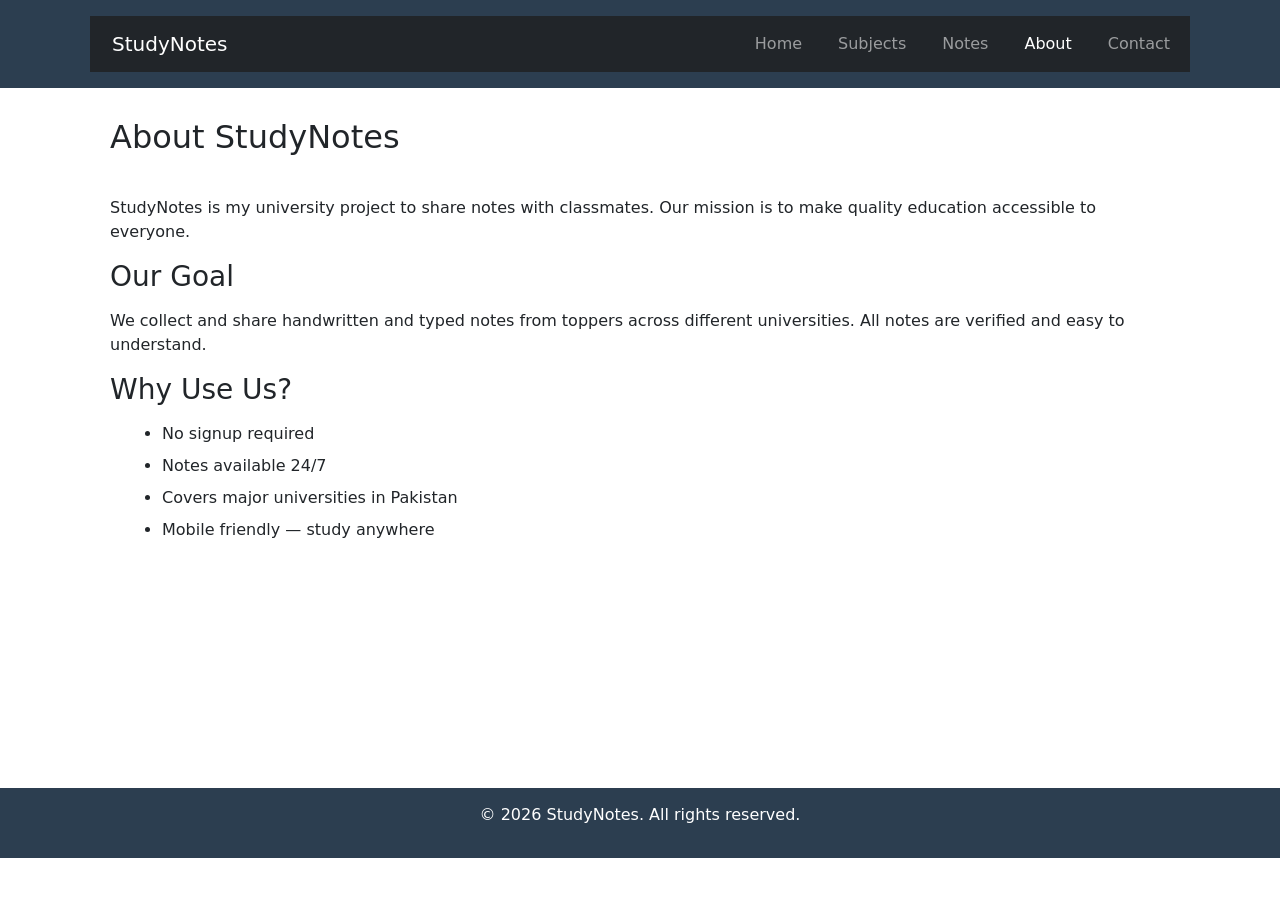
==== about.html @ 9bb3357c "Add files via upload" ====
<!DOCTYPE html>
<html lang="en">
<head>
    <meta charset="UTF-8">
    <meta name="viewport" content="width=device-width, initial-scale=1.0">
    <title>About - StudyNotes</title>
    <link rel="stylesheet" href="style.css">
    <link href="https://cdn.jsdelivr.net/npm/bootstrap@5.3.3/dist/css/bootstrap.min.css" rel="stylesheet">
</head>
<body>
    <header>
    <nav class="navbar navbar-expand-lg navbar-dark bg-dark">
        <div class="container">
            <a class="navbar-brand" href="index.html">StudyNotes</a>
            <button class="navbar-toggler" type="button" data-bs-toggle="collapse" data-bs-target="#navbarNav">
                <span class="navbar-toggler-icon"></span>
            </button>
            <div class="collapse navbar-collapse" id="navbarNav">
                <ul class="navbar-nav ms-auto">
                    <li class="nav-item"><a class="nav-link" href="index.html">Home</a></li>
                    <li class="nav-item"><a class="nav-link" href="subjects.html">Subjects</a></li>
                    <li class="nav-item"><a class="nav-link" href="notes.html">Notes</a></li>
                    <li class="nav-item"><a class="nav-link active" href="about.html">About</a></li>
                    <li class="nav-item"><a class="nav-link" href="contact.html">Contact</a></li>
                </ul>
            </div>
        </div>
    </nav>
</header>
    <main>
        <h2>About StudyNotes</h2>
        <section class="features">
            <p>StudyNotes is my university project to share notes with classmates. Our mission is to make quality education accessible to everyone.</p>
            <h3>Our Goal</h3>
            <p>We collect and share handwritten and typed notes from toppers across different universities. All notes are verified and easy to understand.</p>
            <h3>Why Use Us?</h3>
            <ul>
                <li>No signup required</li>
                <li>Notes available 24/7</li>
                <li>Covers major universities in Pakistan</li>
                <li>Mobile friendly — study anywhere</li>
            </ul>
        </section>
    </main>
    <footer><p>&copy; 2026 StudyNotes. All rights reserved.</p></footer>
    <script src="https://cdn.jsdelivr.net/npm/bootstrap@5.3.3/dist/js/bootstrap.bundle.min.js"></script>
</body>
</html>
---- style.css ----
* { margin: 0; padding: 0; box-sizing: border-box; }
body { font-family: Arial, sans-serif; line-height: 1.6; color: #333; background: #f4f4f4; }
header { background: #2c3e50; color: white; padding: 1rem 0; }
nav { max-width: 1100px; margin: auto; display: flex; justify-content: space-between; align-items: center; padding: 0 20px; }
.logo { font-size: 1.8rem; }
nav ul { list-style: none; display: flex; gap: 20px; }
nav a { color: white; text-decoration: none; padding: 5px 10px; }
nav a:hover, .active { background: #3498db; border-radius: 4px; }
main { max-width: 1100px; margin: 30px auto; padding: 0 20px; background: white; min-height: 70vh; }
.hero { text-align: center; padding: 60px 20px; background: #ecf0f1; border-radius: 8px; }
.hero h2 { font-size: 2.5rem; margin-bottom: 15px; }
.btn { display: inline-block; background: #3498db; color: white; padding: 12px 25px; margin-top: 20px; text-decoration: none; border-radius: 5px; }
.btn:hover { background: #2980b9; }
.features { margin-top: 40px; }
.features h3 { margin-bottom: 15px; }
.features ul { margin-left: 20px; }
.features li { margin-bottom: 8px; }
table { width: 100%; border-collapse: collapse; margin-top: 20px; }
th, td { border: 1px solid #ddd; padding: 12px; text-align: left; }
th { background: #2c3e50; color: white; }
input, textarea { width: 100%; padding: 10px; margin-top: 5px; border: 1px solid #ddd; border-radius: 4px; }
footer { background: #2c3e50; color: white; text-align: center; padding: 15px 0; margin-top: 40px; }
@media(max-width: 768px) { nav { flex-direction: column; gap: 10px; } nav ul { flex-direction: column; text-align: center; } }
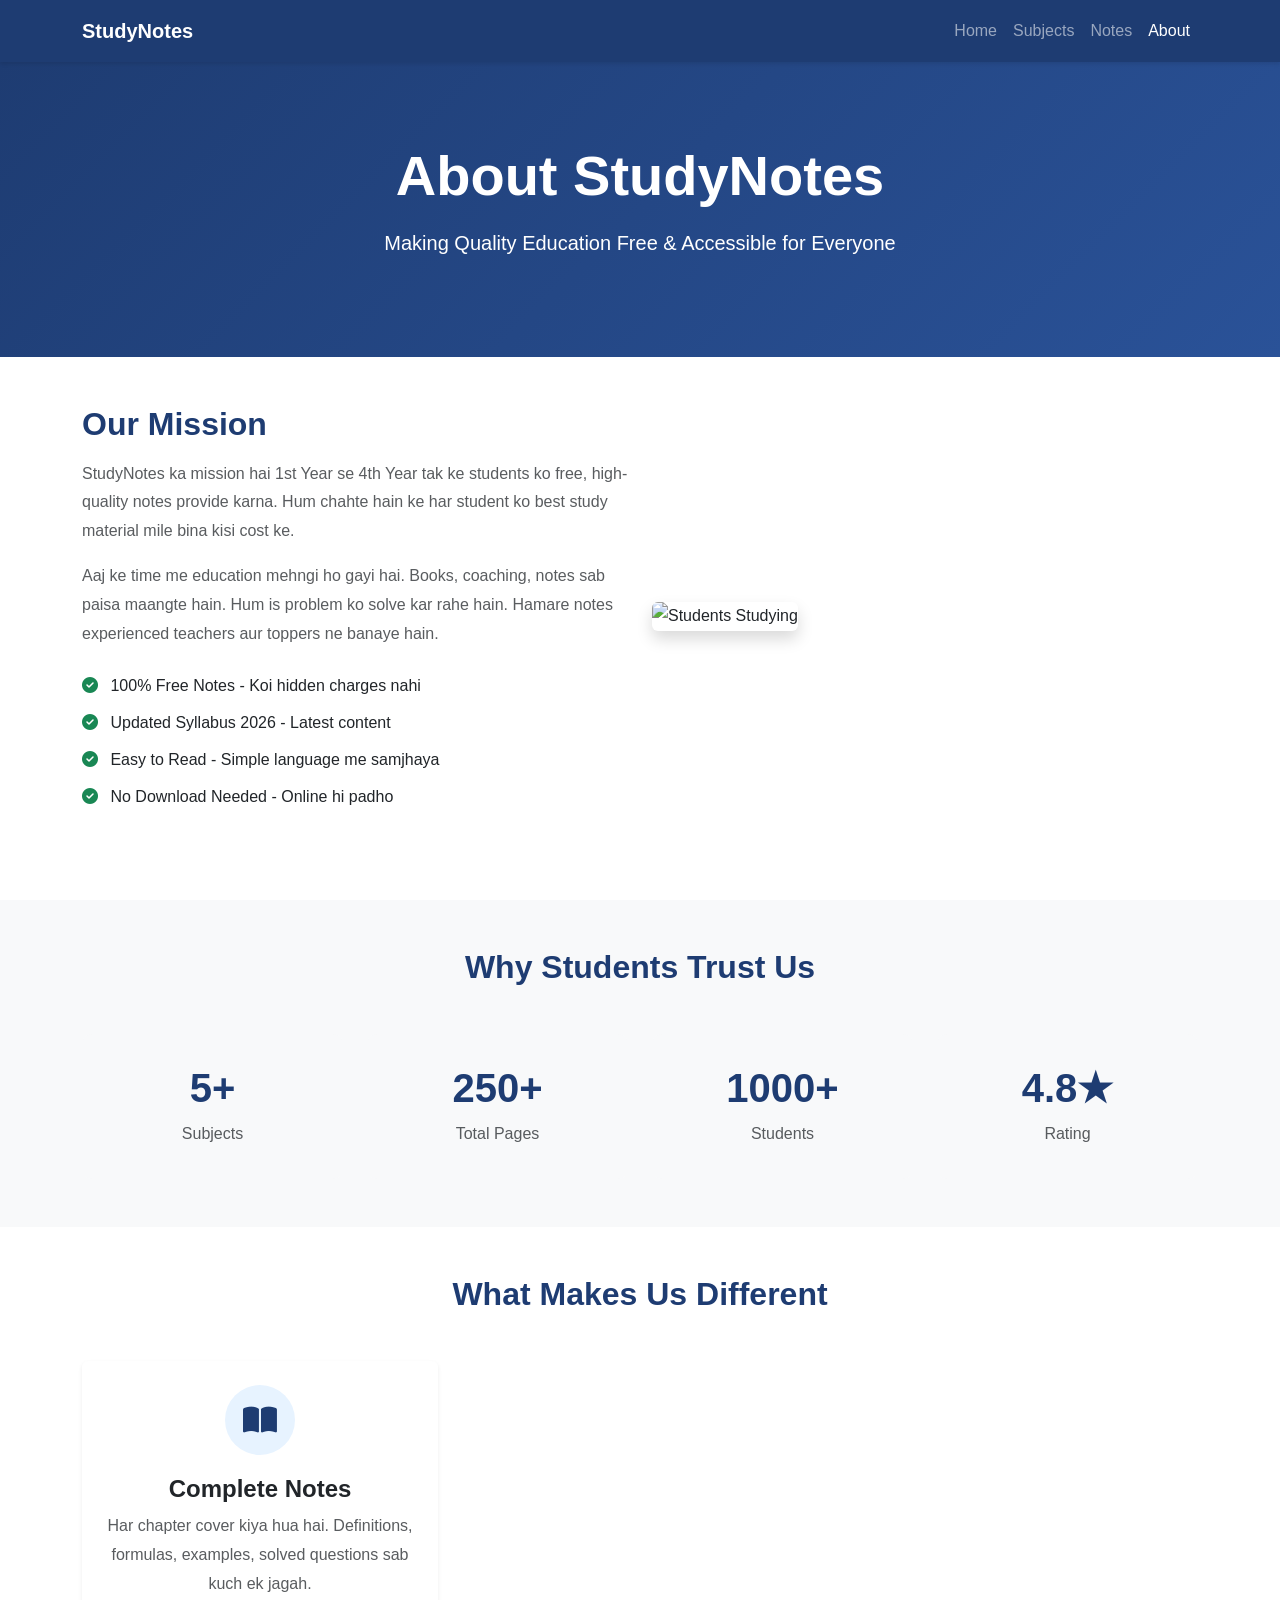
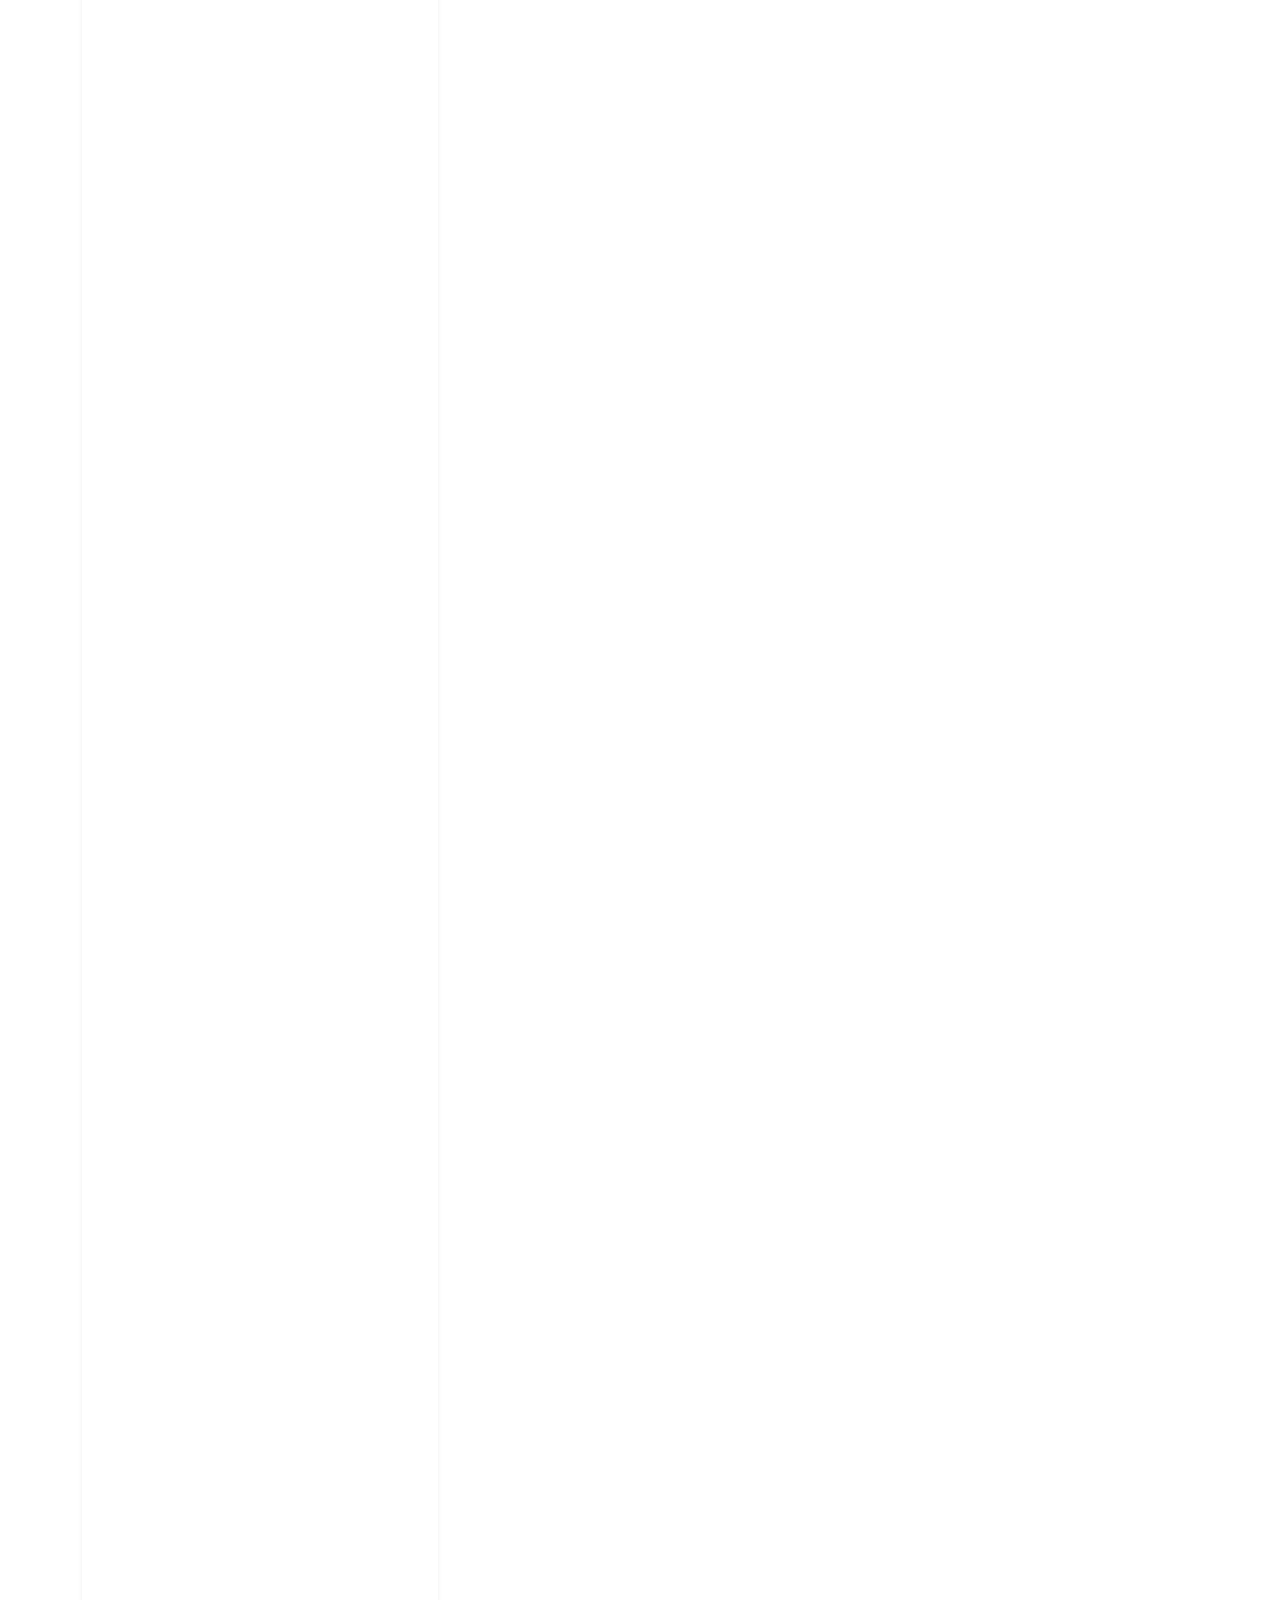
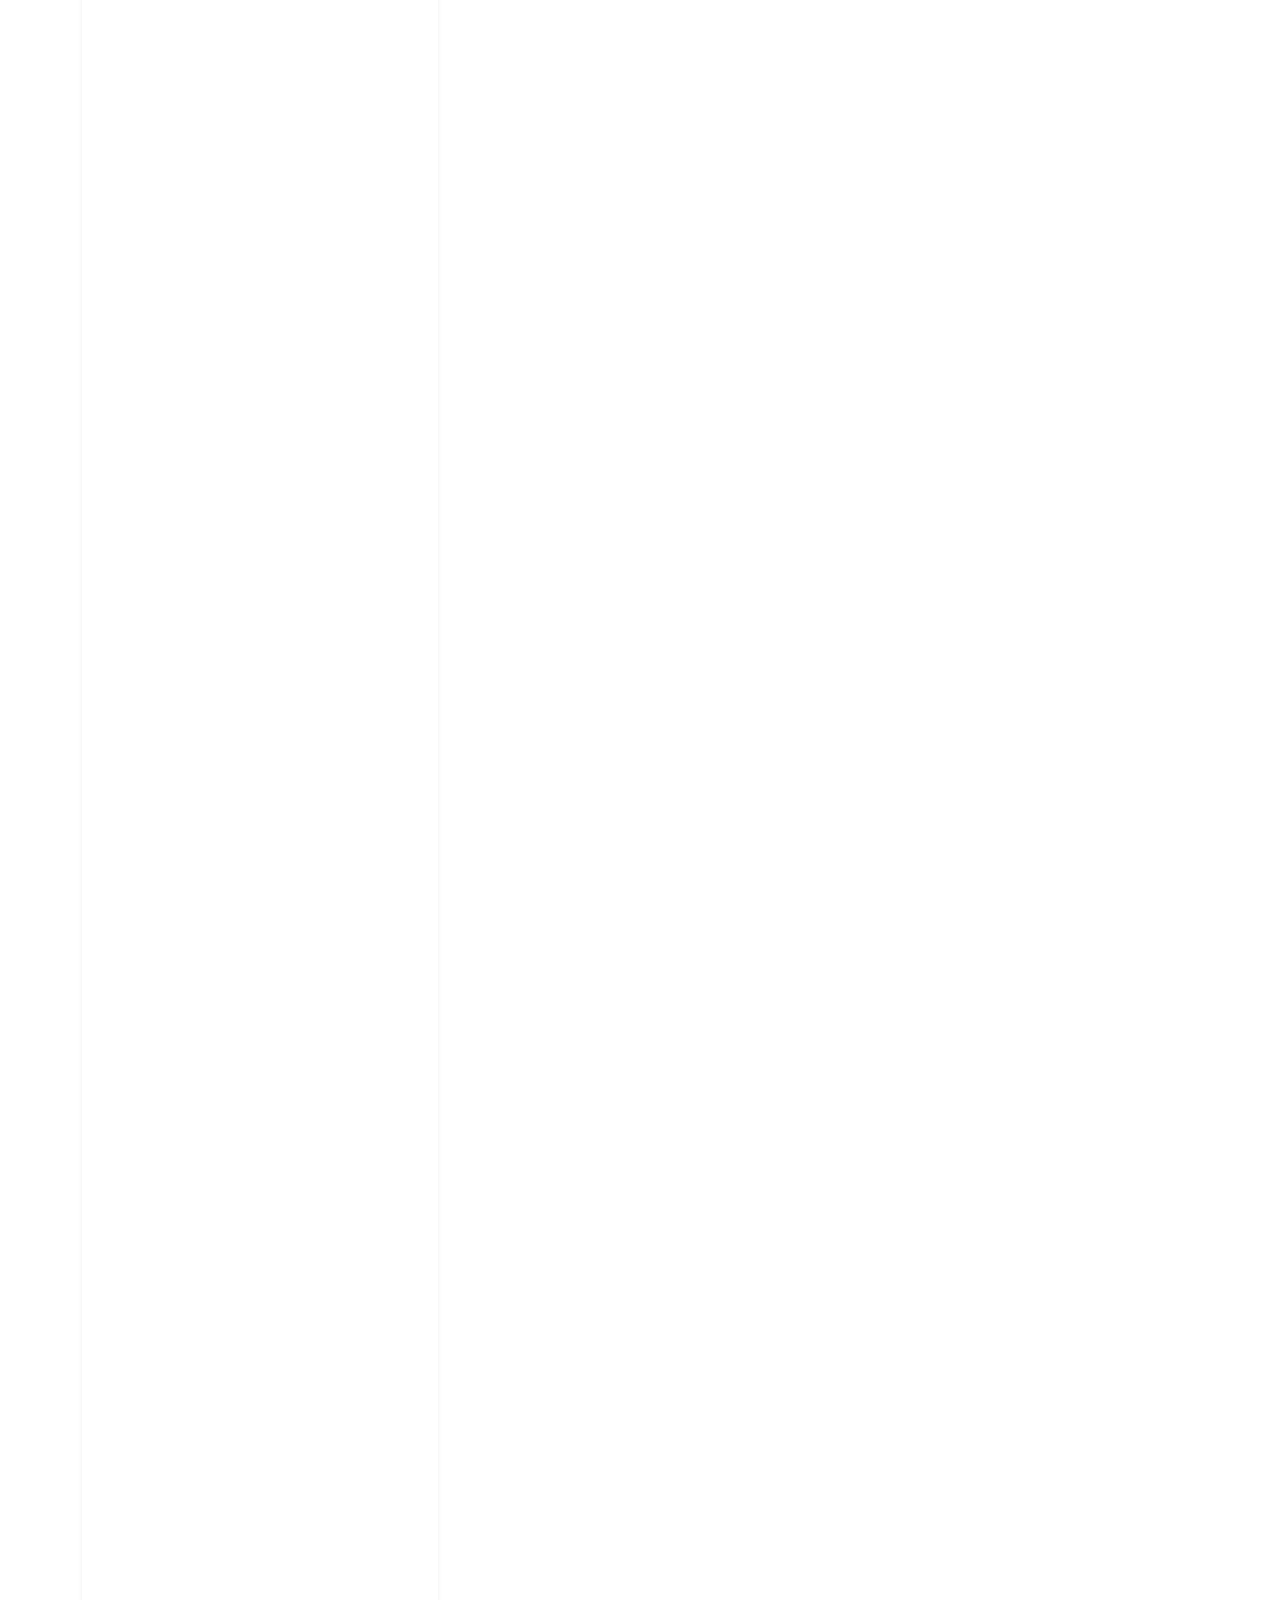
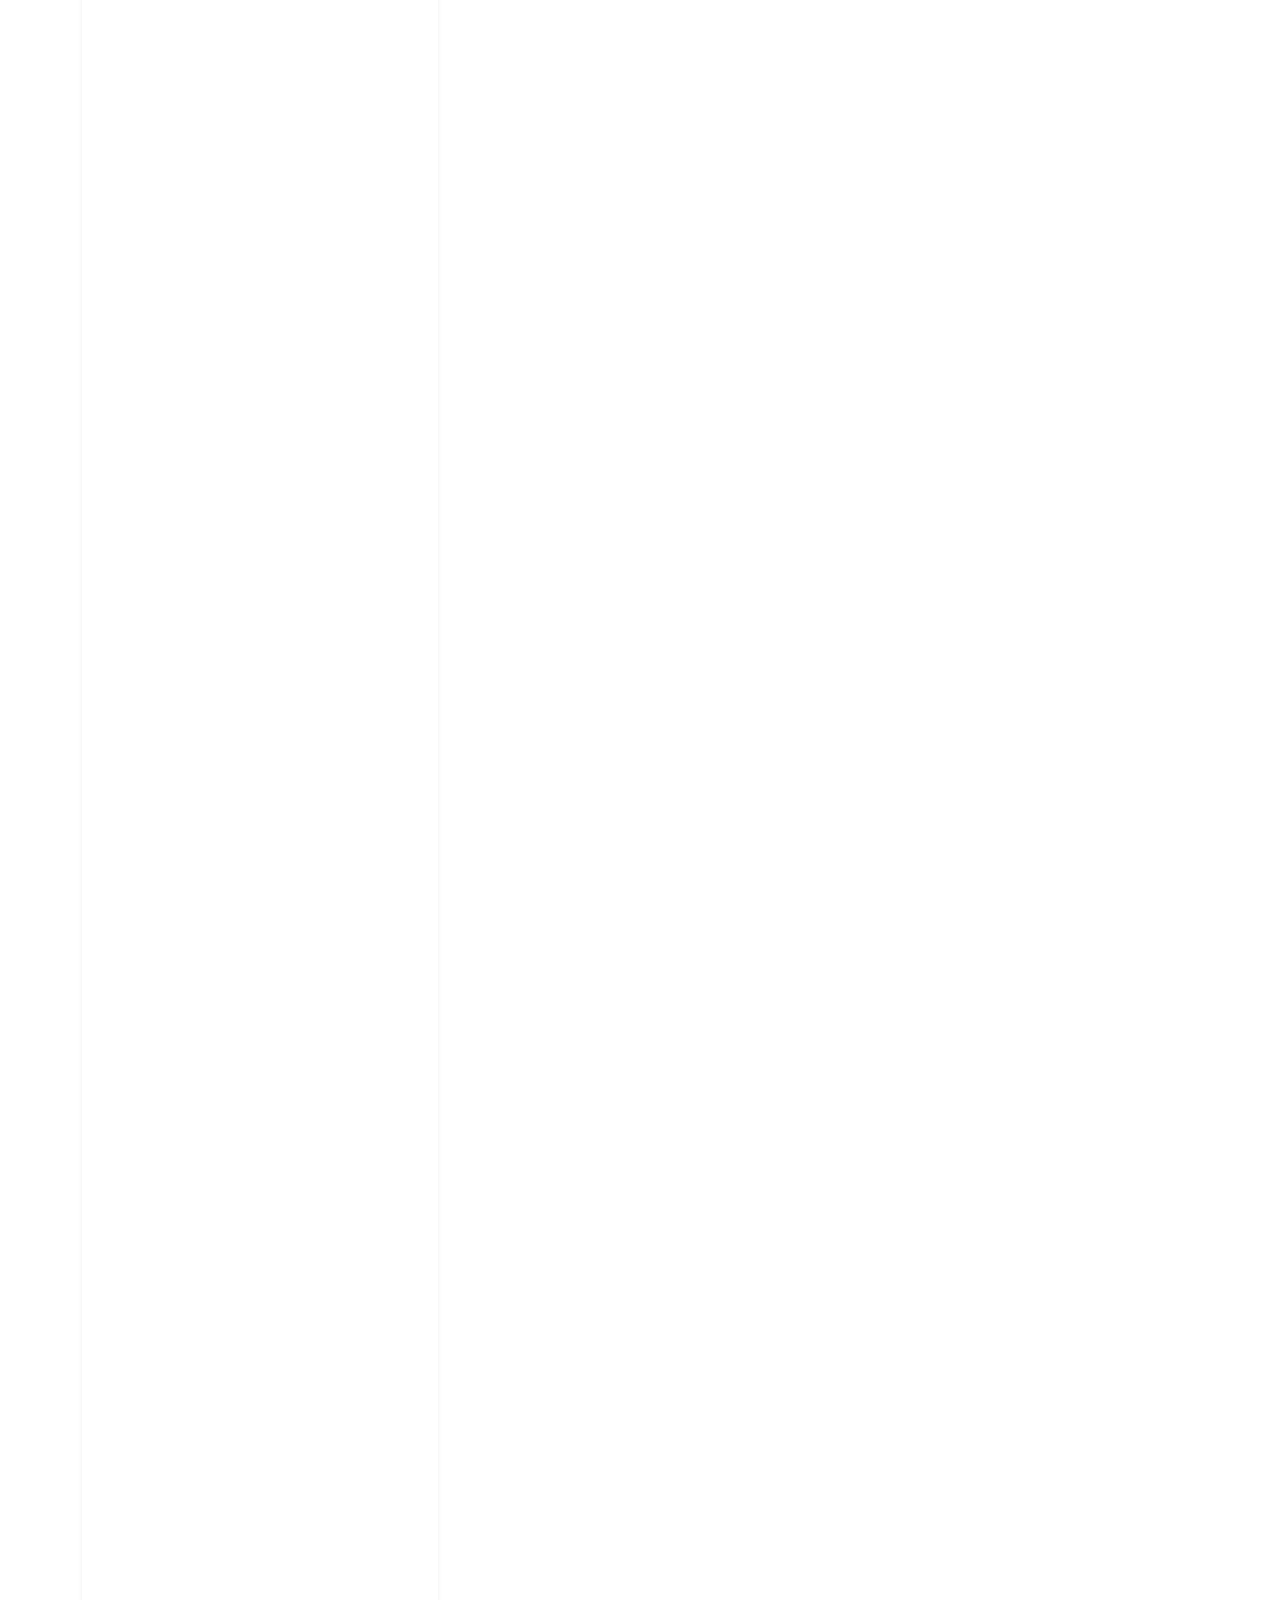
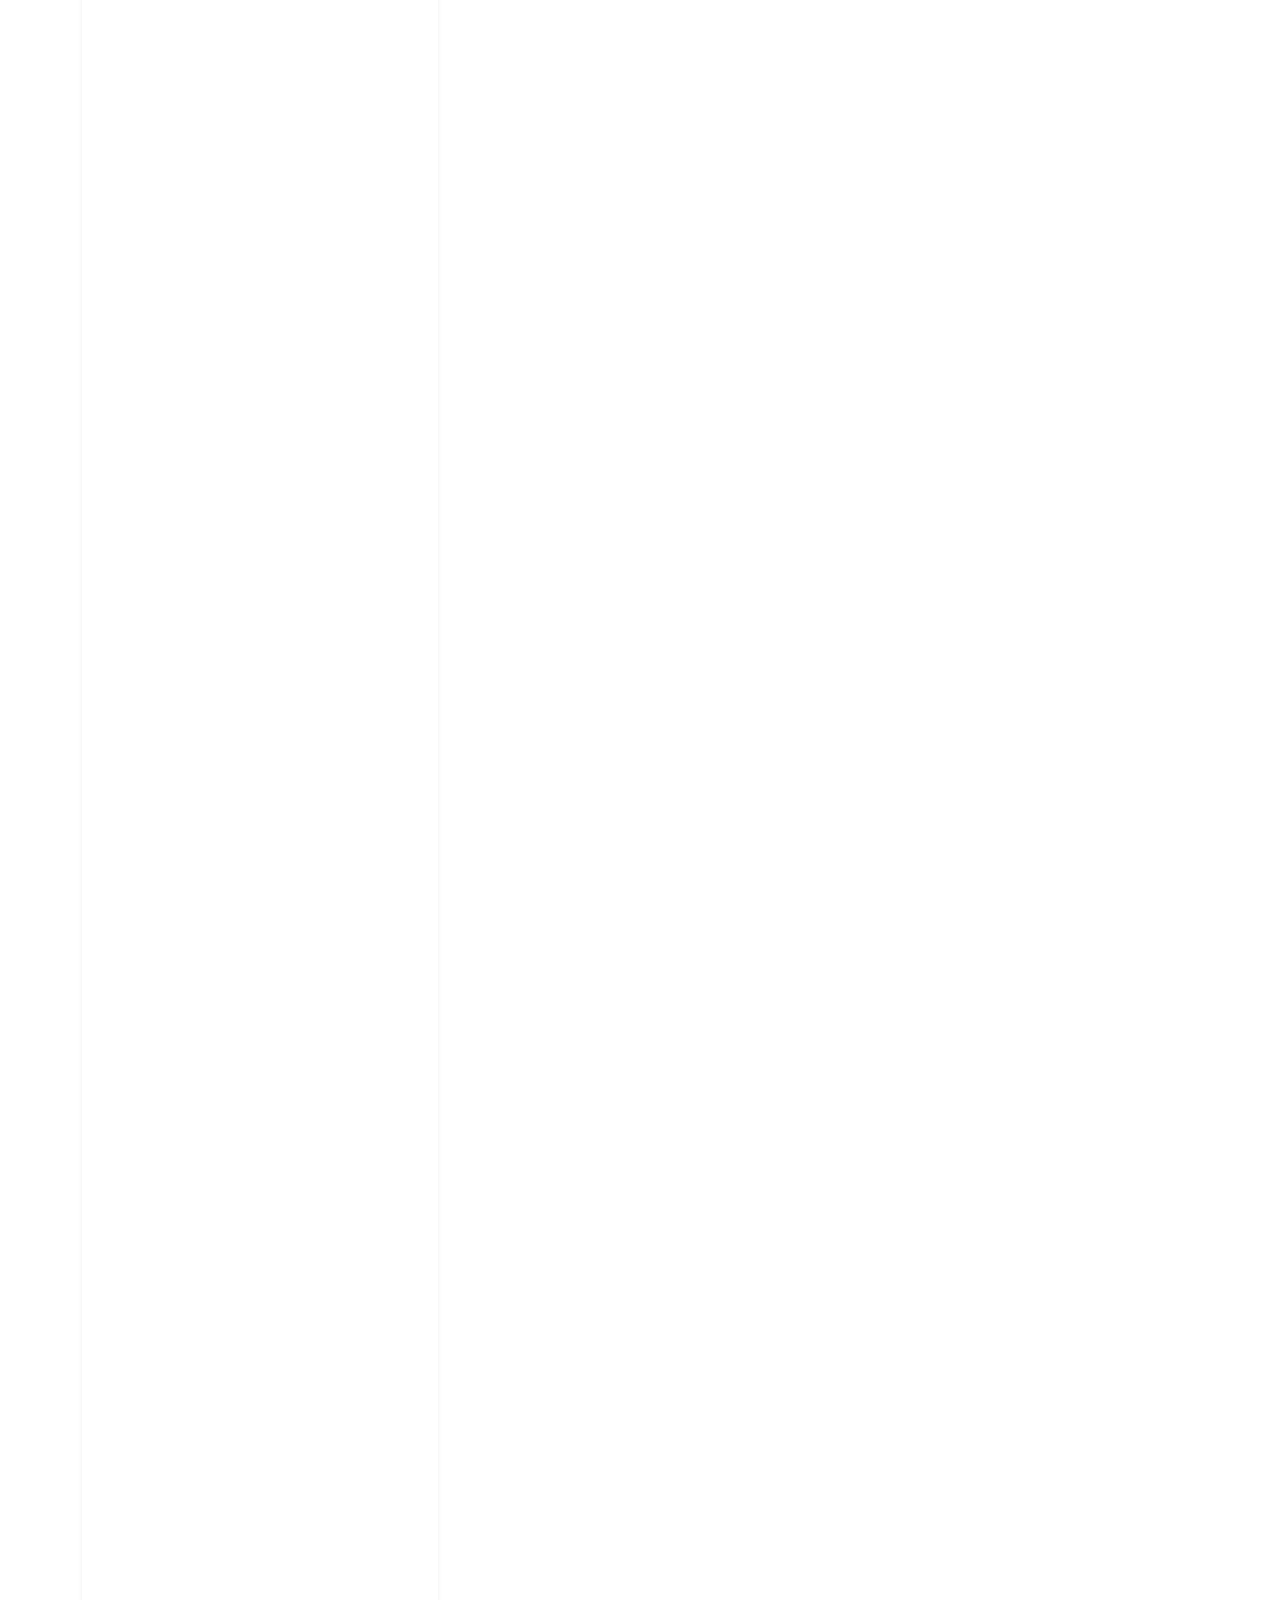
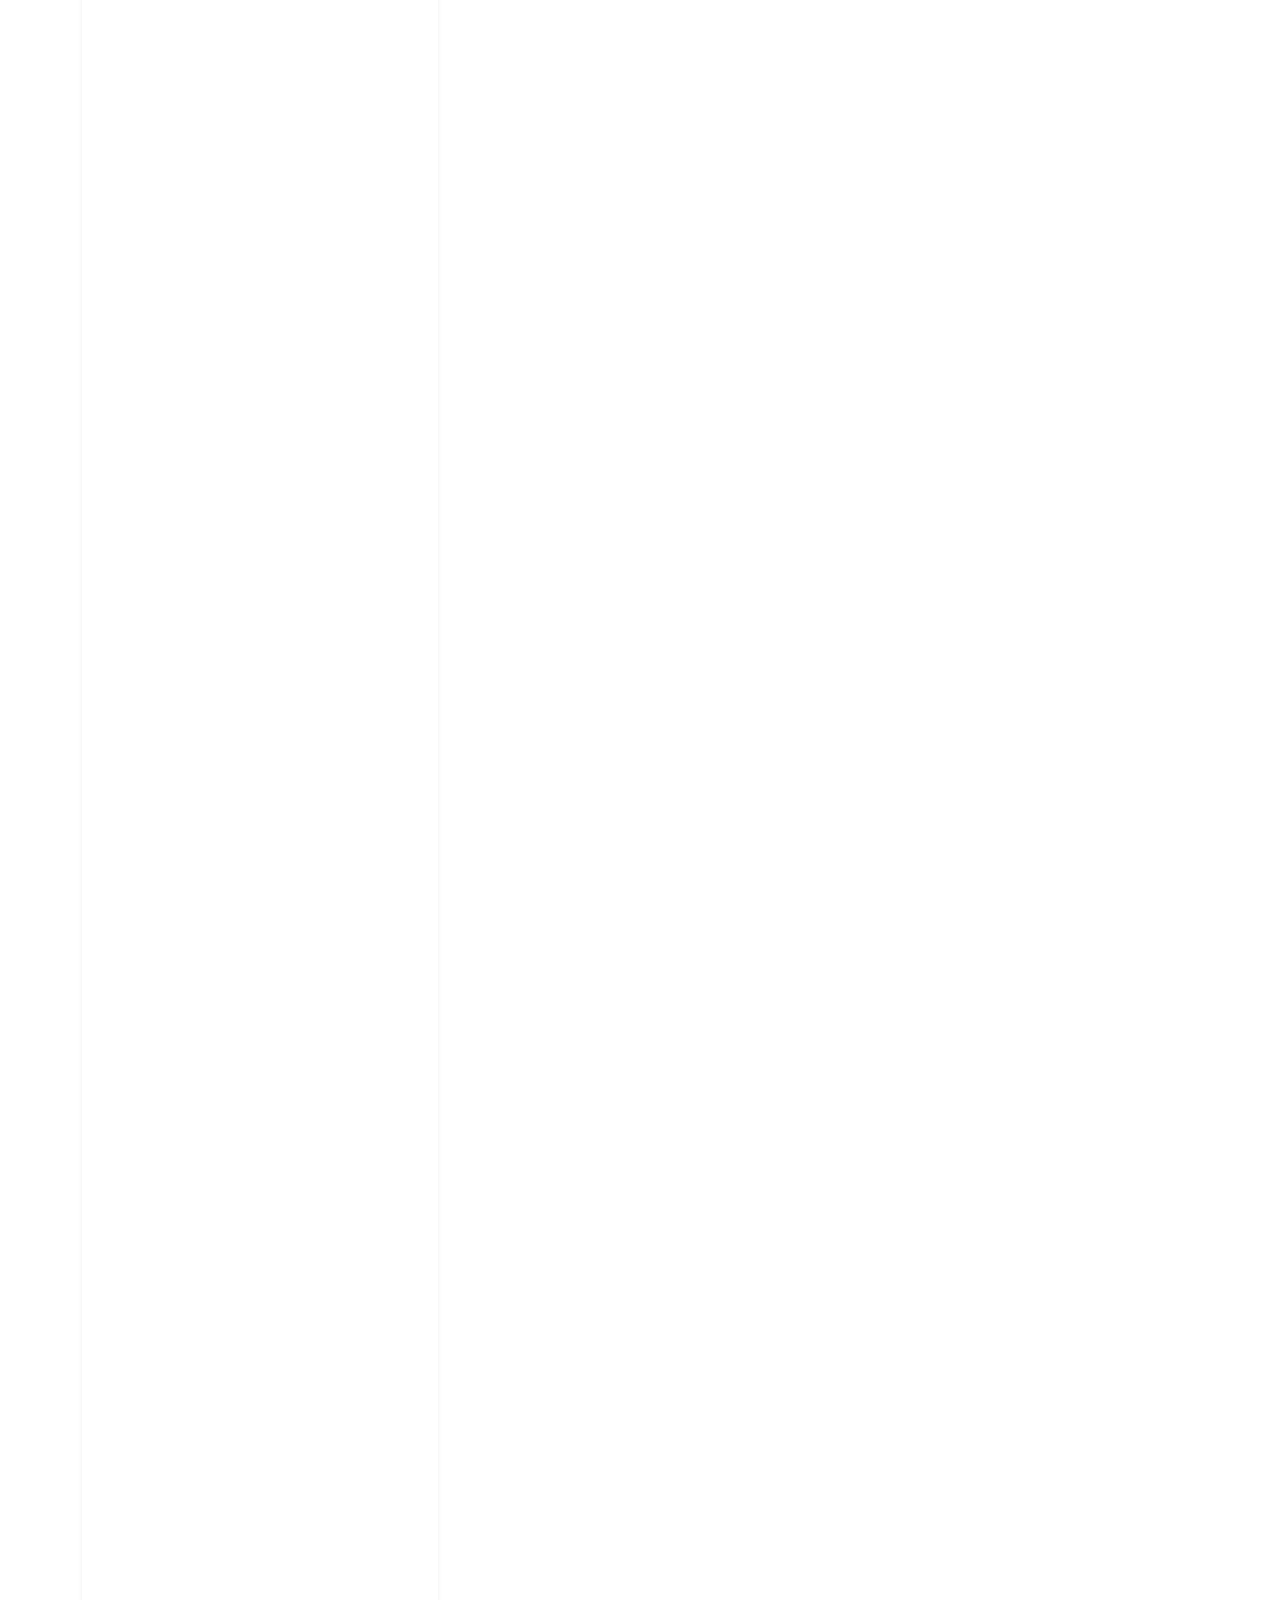
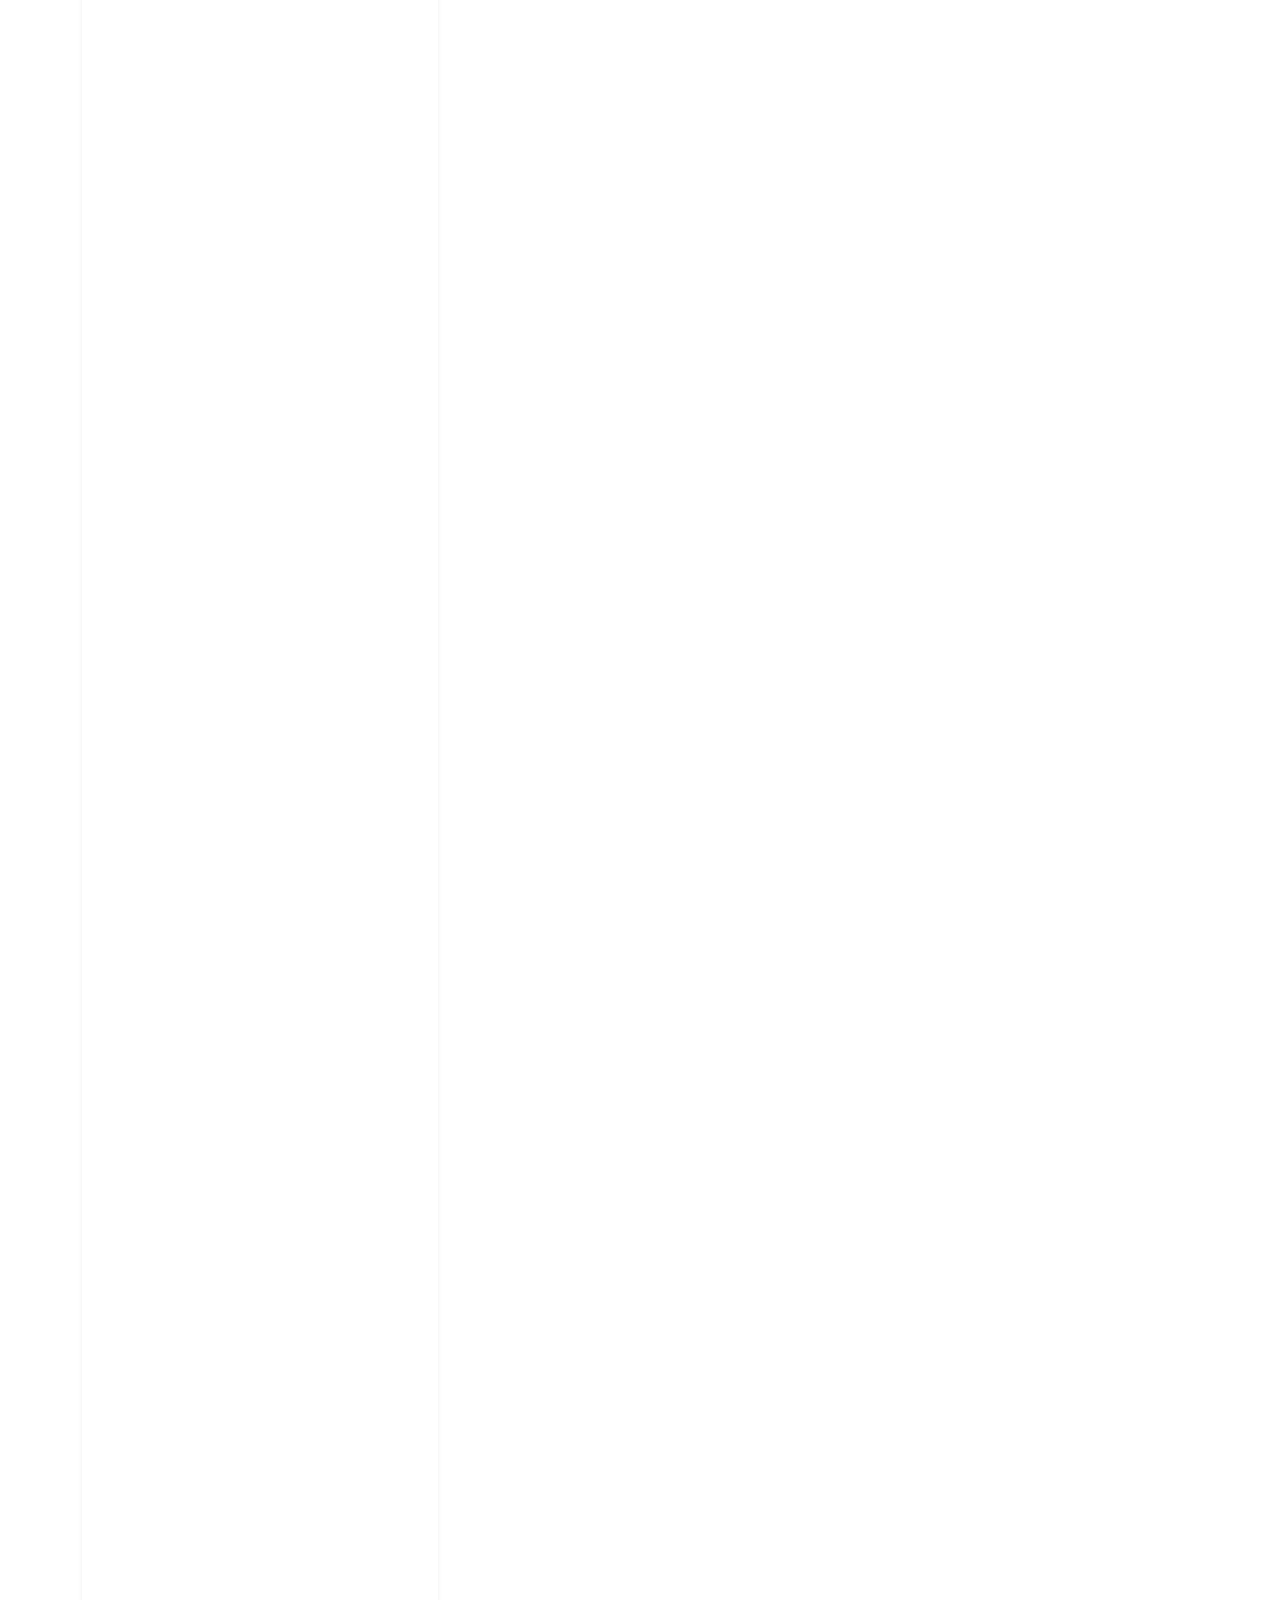
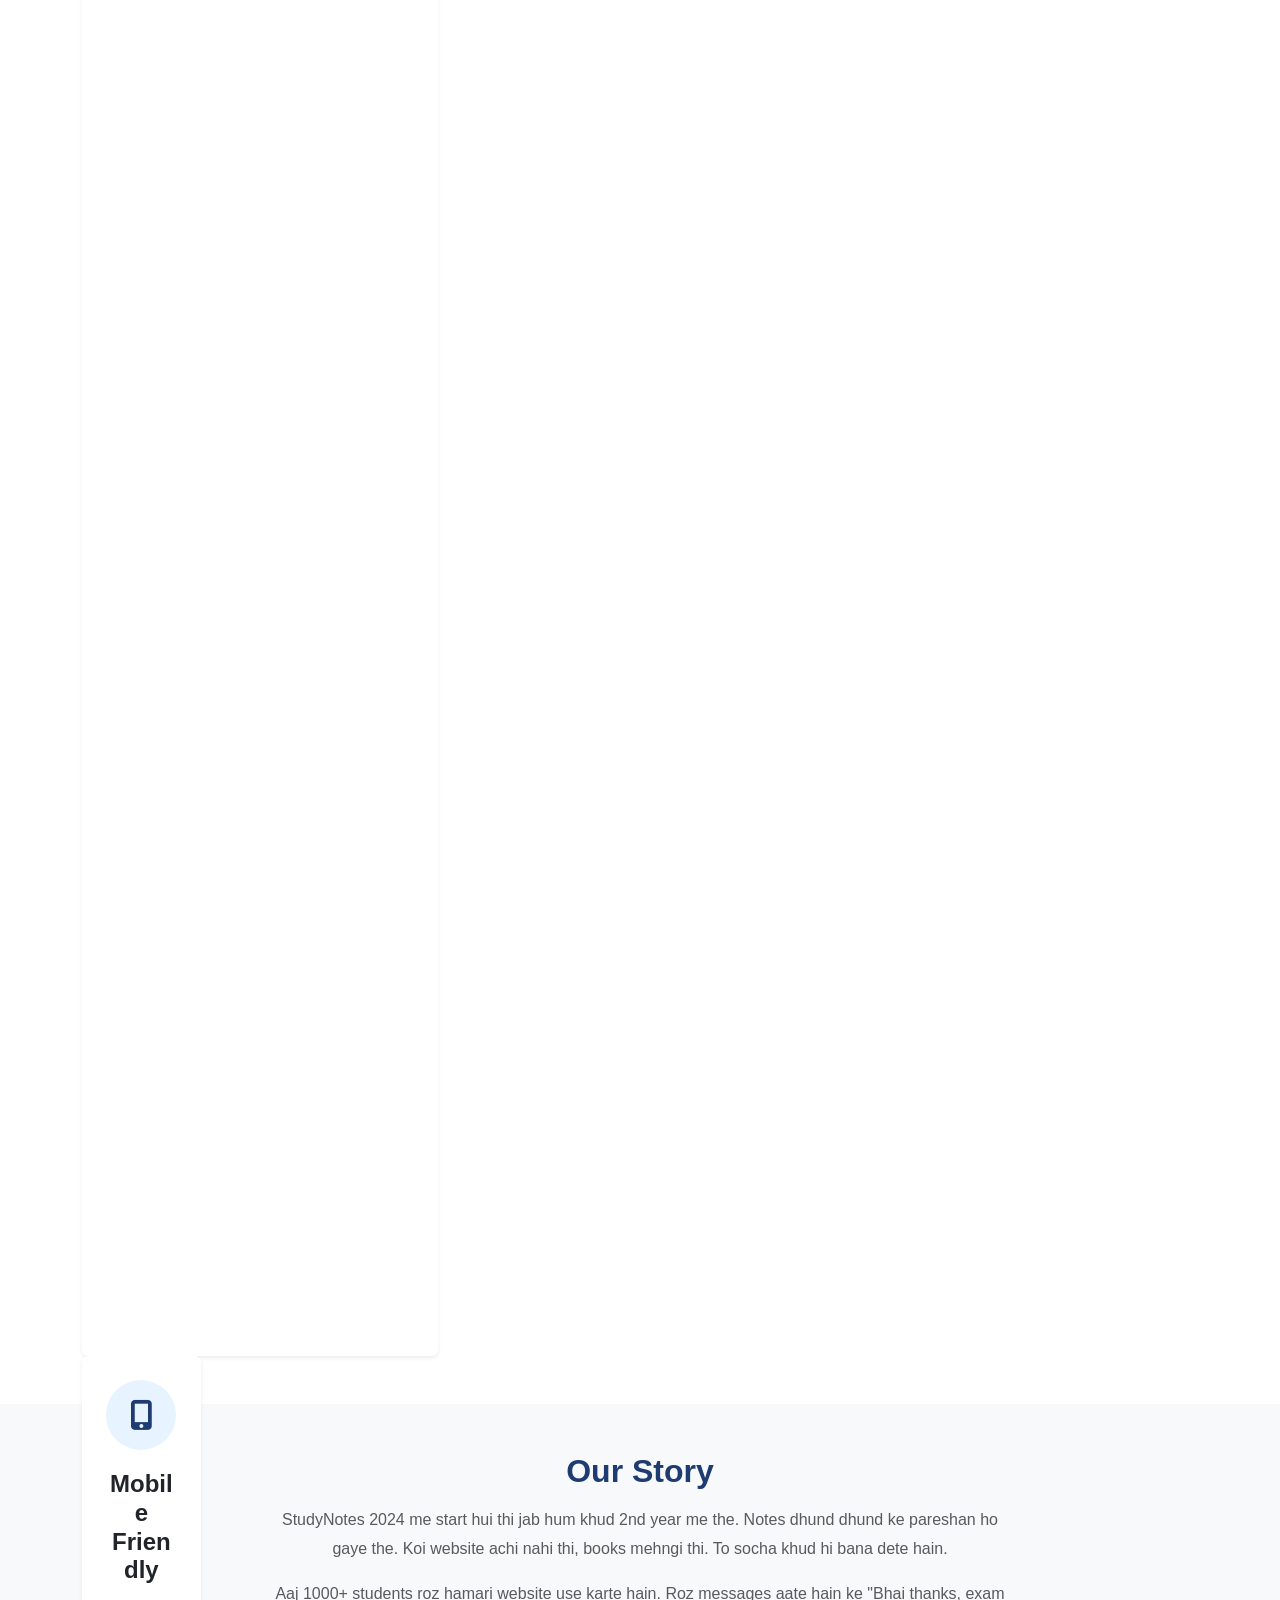
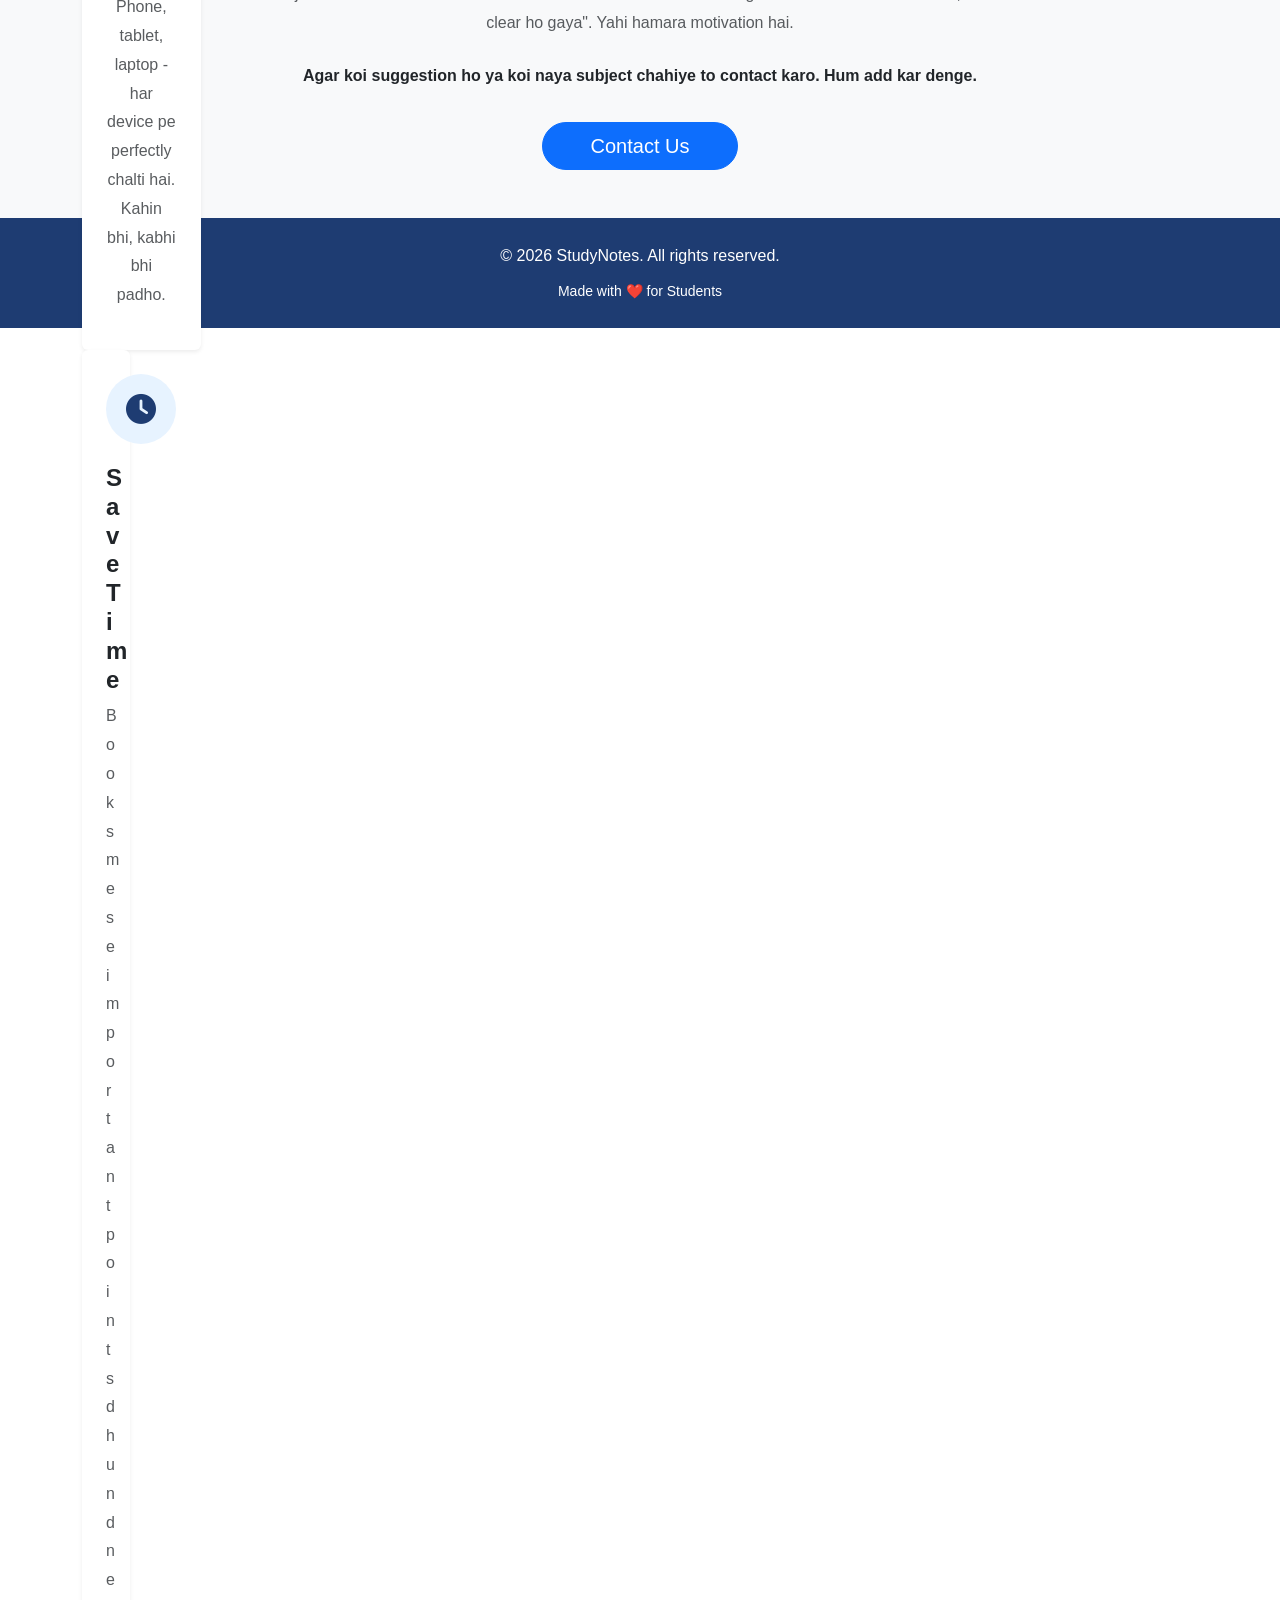
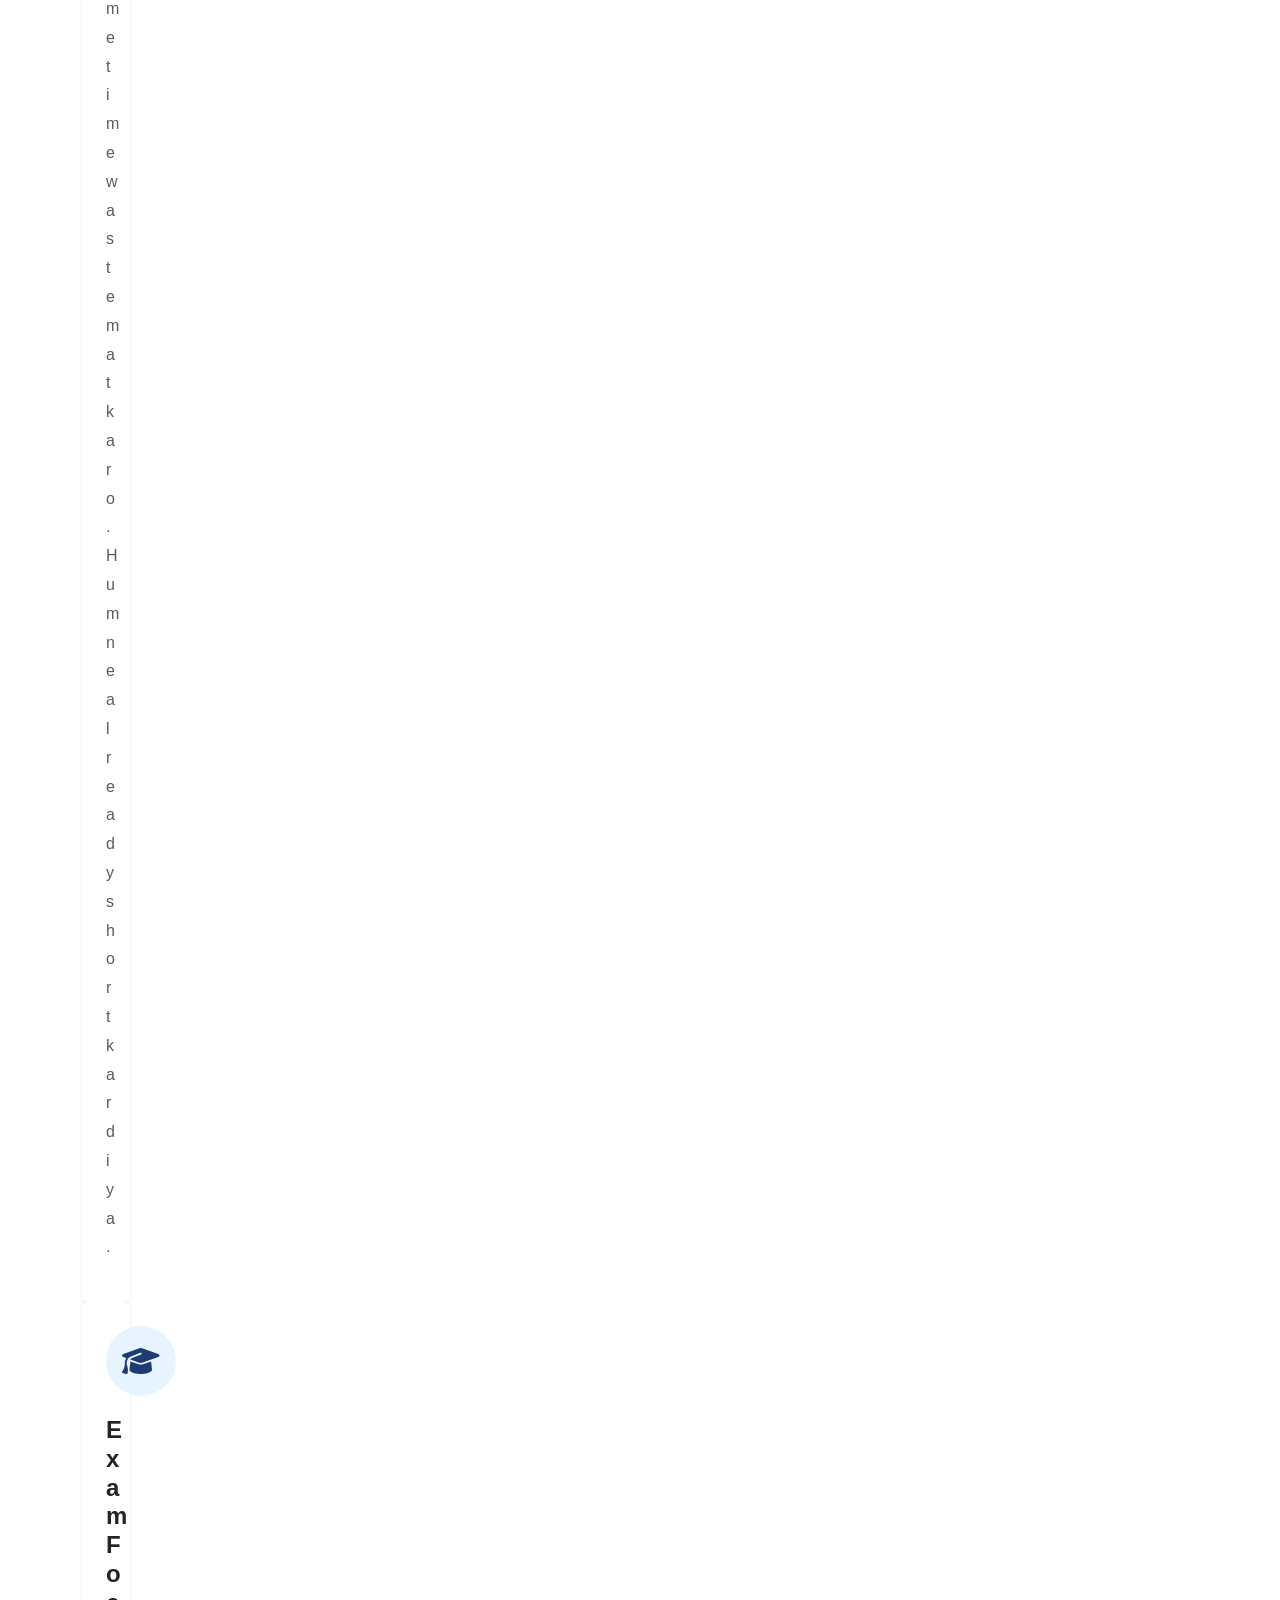
==== commit 18ec4c3c: "Update about.html" ====
--- a/about.html
+++ b/about.html
@@ -3,46 +3,185 @@
 <head>
     <meta charset="UTF-8">
     <meta name="viewport" content="width=device-width, initial-scale=1.0">
-    <title>About - StudyNotes</title>
-    <link rel="stylesheet" href="style.css">
-    <link href="https://cdn.jsdelivr.net/npm/bootstrap@5.3.3/dist/css/bootstrap.min.css" rel="stylesheet">
+    <title>About Us - StudyNotes</title>
+    <link href="https://cdn.jsdelivr.net/npm/bootstrap@5.3.0/dist/css/bootstrap.min.css" rel="stylesheet">
+    <link rel="stylesheet" href="https://cdnjs.cloudflare.com/ajax/libs/font-awesome/6.4.0/css/all.min.css">
+    <style>
+        body { font-family: 'Segoe UI', Tahoma, Geneva, Verdana, sans-serif; line-height: 1.8; }
+       .navbar { box-shadow: 0 2px 4px rgba(0,0,0,0.1); }
+       .hero-section { background: linear-gradient(135deg, #1e3c72 0%, #2a5298 100%); padding: 80px 0; }
+       .feature-card { border: none; transition: transform 0.3s; height: 100%; }
+       .feature-card:hover { transform: translateY(-5px); }
+       .icon-box { width: 70px; height: 70px; background: #e7f3ff; border-radius: 50%; display: flex; align-items: center; justify-content: center; margin: 0 auto 20px; }
+       .icon-box i { font-size: 30px; color: #1e3c72; }
+       .stats-box { background: #f8f9fa; padding: 30px; border-radius: 10px; text-align: center; }
+       .stats-box h3 { color: #1e3c72; font-size: 2.5rem; font-weight: bold; }
+    </style>
 </head>
 <body>
-    <header>
-    <nav class="navbar navbar-expand-lg navbar-dark bg-dark">
-        <div class="container">
-            <a class="navbar-brand" href="index.html">StudyNotes</a>
-            <button class="navbar-toggler" type="button" data-bs-toggle="collapse" data-bs-target="#navbarNav">
-                <span class="navbar-toggler-icon"></span>
-            </button>
-            <div class="collapse navbar-collapse" id="navbarNav">
-                <ul class="navbar-nav ms-auto">
-                    <li class="nav-item"><a class="nav-link" href="index.html">Home</a></li>
-                    <li class="nav-item"><a class="nav-link" href="subjects.html">Subjects</a></li>
-                    <li class="nav-item"><a class="nav-link" href="notes.html">Notes</a></li>
-                    <li class="nav-item"><a class="nav-link active" href="about.html">About</a></li>
-                    <li class="nav-item"><a class="nav-link" href="contact.html">Contact</a></li>
+
+<!-- Navbar -->
+<nav class="navbar navbar-expand-lg navbar-dark" style="background-color: #1e3c72;">
+    <div class="container">
+        <a class="navbar-brand fw-bold" href="index.html">StudyNotes</a>
+        <button class="navbar-toggler" type="button" data-bs-toggle="collapse" data-bs-target="#navbarNav">
+            <span class="navbar-toggler-icon"></span>
+        </button>
+        <div class="collapse navbar-collapse" id="navbarNav">
+            <ul class="navbar-nav ms-auto">
+                <li class="nav-item"><a class="nav-link" href="index.html">Home</a></li>
+                <li class="nav-item"><a class="nav-link" href="subjects.html">Subjects</a></li>
+                <li class="nav-item"><a class="nav-link" href="notes.html">Notes</a></li>
+                <li class="nav-item"><a class="nav-link active" href="about.html">About</a></li>
+            </ul>
+        </div>
+    </div>
+</nav>
+
+<!-- Hero Section -->
+<section class="hero-section text-white text-center">
+    <div class="container">
+        <h1 class="fw-bold display-4 mb-3">About StudyNotes</h1>
+        <p class="lead">Making Quality Education Free & Accessible for Everyone</p>
+    </div>
+</section>
+
+<!-- Our Mission -->
+<section class="py-5">
+    <div class="container">
+        <div class="row align-items-center">
+            <div class="col-lg-6 mb-4">
+                <h2 class="fw-bold mb-3" style="color: #1e3c72;">Our Mission</h2>
+                <p class="text-muted">StudyNotes ka mission hai 1st Year se 4th Year tak ke students ko free, high-quality notes provide karna. Hum chahte hain ke har student ko best study material mile bina kisi cost ke.</p>
+                <p class="text-muted">Aaj ke time me education mehngi ho gayi hai. Books, coaching, notes sab paisa maangte hain. Hum is problem ko solve kar rahe hain. Hamare notes experienced teachers aur toppers ne banaye hain.</p>
+                <ul class="list-unstyled mt-4">
+                    <li class="mb-2"><i class="fas fa-check-circle text-success me-2"></i> 100% Free Notes - Koi hidden charges nahi</li>
+                    <li class="mb-2"><i class="fas fa-check-circle text-success me-2"></i> Updated Syllabus 2026 - Latest content</li>
+                    <li class="mb-2"><i class="fas fa-check-circle text-success me-2"></i> Easy to Read - Simple language me samjhaya</li>
+                    <li class="mb-2"><i class="fas fa-check-circle text-success me-2"></i> No Download Needed - Online hi padho</li>
                 </ul>
             </div>
+            <div class="col-lg-6 mb-4">
+                <img src="https://images.unsplash.com/photo-1522202176988-66273c2fd55f?w=600" alt="Students Studying" class="img-fluid rounded shadow">
+            </div>
         </div>
-    </nav>
-</header>
-    <main>
-        <h2>About StudyNotes</h2>
-        <section class="features">
-            <p>StudyNotes is my university project to share notes with classmates. Our mission is to make quality education accessible to everyone.</p>
-            <h3>Our Goal</h3>
-            <p>We collect and share handwritten and typed notes from toppers across different universities. All notes are verified and easy to understand.</p>
-            <h3>Why Use Us?</h3>
-            <ul>
-                <li>No signup required</li>
-                <li>Notes available 24/7</li>
-                <li>Covers major universities in Pakistan</li>
-                <li>Mobile friendly — study anywhere</li>
-            </ul>
-        </section>
-    </main>
-    <footer><p>&copy; 2026 StudyNotes. All rights reserved.</p></footer>
-    <script src="https://cdn.jsdelivr.net/npm/bootstrap@5.3.3/dist/js/bootstrap.bundle.min.js"></script>
+    </div>
+</section>
+
+<!-- Stats Section -->
+<section class="py-5 bg-light">
+    <div class="container">
+        <h2 class="text-center fw-bold mb-5" style="color: #1e3c72;">Why Students Trust Us</h2>
+        <div class="row g-4">
+            <div class="col-md-3 col-6">
+                <div class="stats-box">
+                    <h3>5+</h3>
+                    <p class="mb-0 text-muted">Subjects</p>
+                </div>
+            </div>
+            <div class="col-md-3 col-6">
+                <div class="stats-box">
+                    <h3>250+</h3>
+                    <p class="mb-0 text-muted">Total Pages</p>
+                </div>
+            </div>
+            <div class="col-md-3 col-6">
+                <div class="stats-box">
+                    <h3>1000+</h3>
+                    <p class="mb-0 text-muted">Students</p>
+                </div>
+            </div>
+            <div class="col-md-3 col-6">
+                <div class="stats-box">
+                    <h3>4.8★</h3>
+                    <p class="mb-0 text-muted">Rating</p>
+                </div>
+            </div>
+        </div>
+    </div>
+</section>
+
+<!-- Features -->
+<section class="py-5">
+    <div class="container">
+        <h2 class="text-center fw-bold mb-5" style="color: #1e3c72;">What Makes Us Different</h2>
+        <div class="row g-4">
+            <div class="col-lg-4 col-md-6">
+                <div class="card feature-card shadow-sm p-4">
+                    <div class="icon-box">
+                        <i class="fas fa-book-open"></i>
+                    </div>
+                    <h4 class="text-center fw-bold">Complete Notes</h4>
+                    <p class="text-center text-muted">Har chapter cover kiya hua hai. Definitions, formulas, examples, solved questions sab kuch ek jagah.</p>
+                </div>
+            <div class="col-lg-4 col-md-6">
+                <div class="card feature-card shadow-sm p-4">
+                    <div class="icon-box">
+                        <i class="fas fa-mobile-alt"></i>
+                    </div>
+                    <h4 class="text-center fw-bold">Mobile Friendly</h4>
+                    <p class="text-center text-muted">Phone, tablet, laptop - har device pe perfectly chalti hai. Kahin bhi, kabhi bhi padho.</p>
+                </div>
+            <div class="col-lg-4 col-md-6">
+                <div class="card feature-card shadow-sm p-4">
+                    <div class="icon-box">
+                        <i class="fas fa-clock"></i>
+                    </div>
+                    <h4 class="text-center fw-bold">Save Time</h4>
+                    <p class="text-center text-muted">Books me se important points dhundne me time waste mat karo. Hum ne already short kar diya.</p>
+                </div>
+            <div class="col-lg-4 col-md-6">
+                <div class="card feature-card shadow-sm p-4">
+                    <div class="icon-box">
+                        <i class="fas fa-graduation-cap"></i>
+                    </div>
+                    <h4 class="text-center fw-bold">Exam Focused</h4>
+                    <p class="text-center text-muted">Past papers aur important questions ke hisaab se notes banaye hain. Exam me marks pakke.</p>
+                </div>
+            <div class="col-lg-4 col-md-6">
+                <div class="card feature-card shadow-sm p-4">
+                    <div class="icon-box">
+                        <i class="fas fa-users"></i>
+                    </div>
+                    <h4 class="text-center fw-bold">By Students</h4>
+                    <p class="text-center text-muted">Toppers aur seniors ne banaye hain jo khud in exams se guzar chuke hain. Real experience.</p>
+                </div>
+            <div class="col-lg-4 col-md-6">
+                <div class="card feature-card shadow-sm p-4">
+                    <div class="icon-box">
+                        <i class="fas fa-sync-alt"></i>
+                    </div>
+                    <h4 class="text-center fw-bold">Always Updated</h4>
+                    <p class="text-center text-muted">Syllabus change ho to hum notes update kar dete hain. Hamesha latest content milega.</p>
+                </div>
+            </div>
+        </div>
+    </div>
+</section>
+
+<!-- Team Section -->
+<section class="py-5 bg-light">
+    <div class="container">
+        <h2 class="text-center fw-bold mb-3" style="color: #1e3c72;">Our Story</h2>
+        <div class="row">
+            <div class="col-lg-8 mx-auto text-center">
+                <p class="text-muted">StudyNotes 2024 me start hui thi jab hum khud 2nd year me the. Notes dhund dhund ke pareshan ho gaye the. Koi website achi nahi thi, books mehngi thi. To socha khud hi bana dete hain.</p>
+                <p class="text-muted">Aaj 1000+ students roz hamari website use karte hain. Roz messages aate hain ke "Bhai thanks, exam clear ho gaya". Yahi hamara motivation hai.</p>
+                <p class="fw-bold mt-4">Agar koi suggestion ho ya koi naya subject chahiye to contact karo. Hum add kar denge.</p>
+                <a href="contact.html" class="btn btn-primary btn-lg mt-3 rounded-pill px-5">Contact Us</a>
+            </div>
+        </div>
+    </div>
+</section>
+
+<!-- Footer -->
+<footer class="text-center text-white py-4" style="background-color: #1e3c72;">
+    <div class="container">
+        <p class="mb-2">© 2026 StudyNotes. All rights reserved.</p>
+        <p class="mb-0 small">Made with ❤️ for Students</p>
+    </div>
+</footer>
+
+<script src="https://cdn.jsdelivr.net/npm/bootstrap@5.3.0/dist/js/bootstrap.bundle.min.js"></script>
 </body>
-</html>+</html>
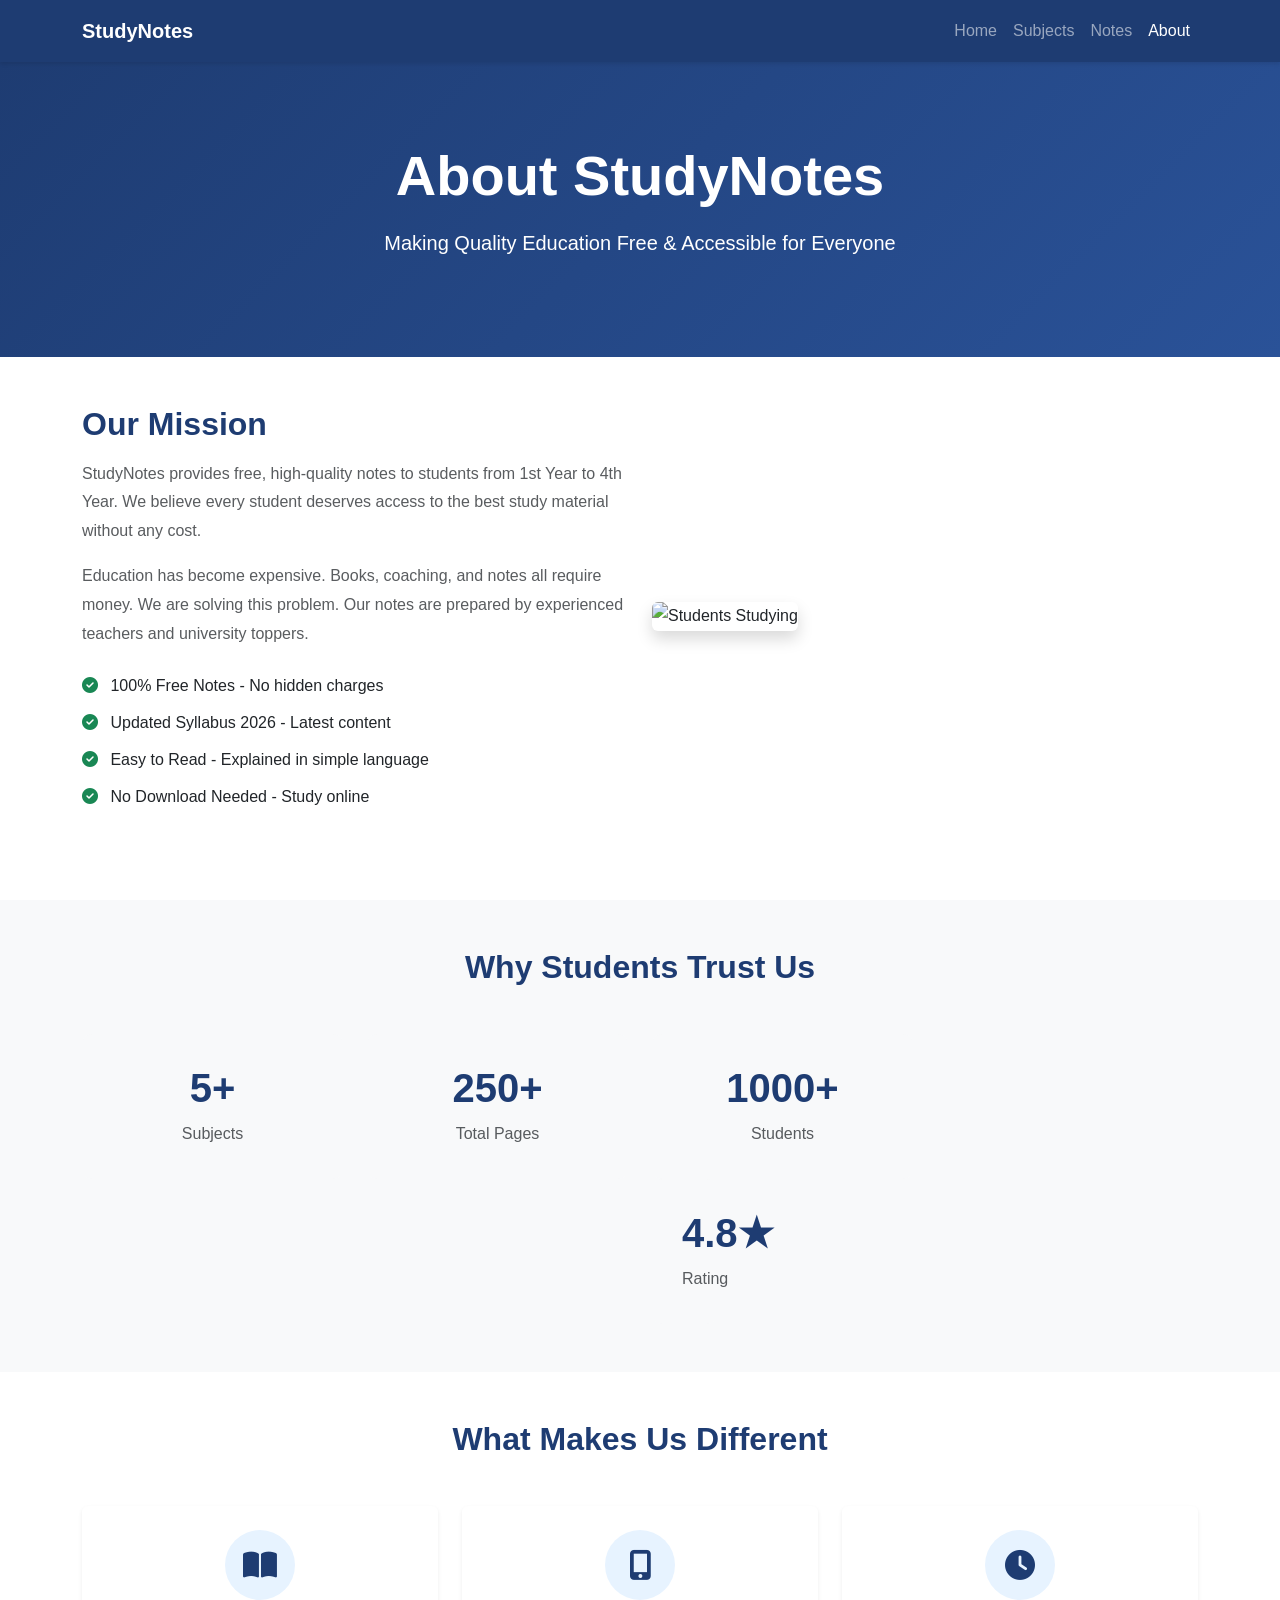
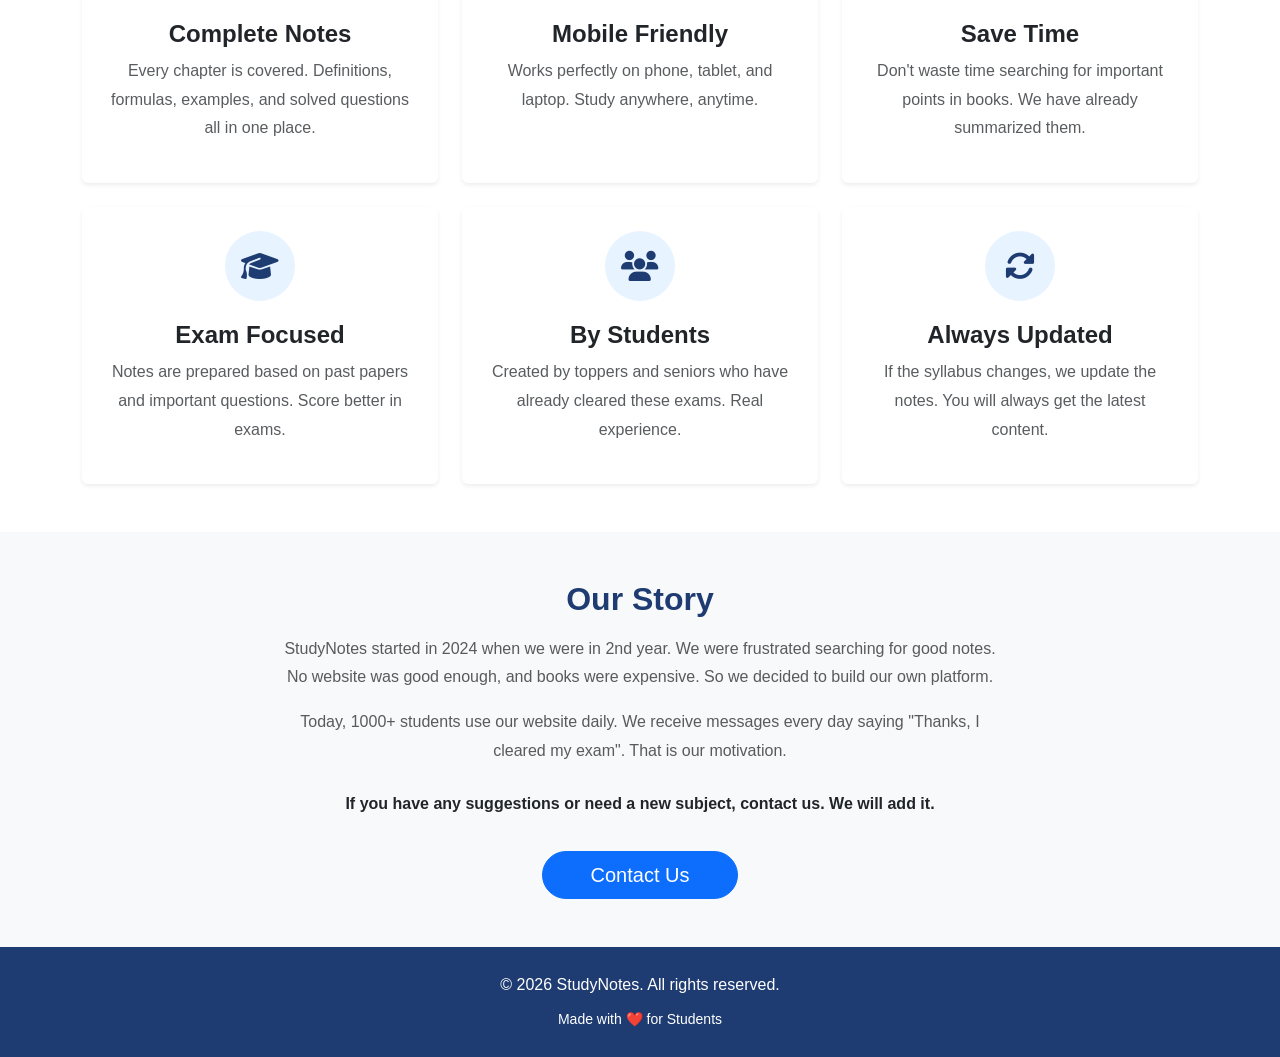
==== commit 40f4f510: "Update about.html" ====
--- a/about.html
+++ b/about.html
@@ -8,14 +8,14 @@
     <link rel="stylesheet" href="https://cdnjs.cloudflare.com/ajax/libs/font-awesome/6.4.0/css/all.min.css">
     <style>
         body { font-family: 'Segoe UI', Tahoma, Geneva, Verdana, sans-serif; line-height: 1.8; }
-       .navbar { box-shadow: 0 2px 4px rgba(0,0,0,0.1); }
-       .hero-section { background: linear-gradient(135deg, #1e3c72 0%, #2a5298 100%); padding: 80px 0; }
-       .feature-card { border: none; transition: transform 0.3s; height: 100%; }
-       .feature-card:hover { transform: translateY(-5px); }
-       .icon-box { width: 70px; height: 70px; background: #e7f3ff; border-radius: 50%; display: flex; align-items: center; justify-content: center; margin: 0 auto 20px; }
-       .icon-box i { font-size: 30px; color: #1e3c72; }
-       .stats-box { background: #f8f9fa; padding: 30px; border-radius: 10px; text-align: center; }
-       .stats-box h3 { color: #1e3c72; font-size: 2.5rem; font-weight: bold; }
+      .navbar { box-shadow: 0 2px 4px rgba(0,0,0,0.1); }
+      .hero-section { background: linear-gradient(135deg, #1e3c72 0%, #2a5298 100%); padding: 80px 0; }
+      .feature-card { border: none; transition: transform 0.3s; height: 100%; }
+      .feature-card:hover { transform: translateY(-5px); }
+      .icon-box { width: 70px; height: 70px; background: #e7f3ff; border-radius: 50%; display: flex; align-items: center; justify-content: center; margin: 0 auto 20px; }
+      .icon-box i { font-size: 30px; color: #1e3c72; }
+      .stats-box { background: #f8f9fa; padding: 30px; border-radius: 10px; text-align: center; }
+      .stats-box h3 { color: #1e3c72; font-size: 2.5rem; font-weight: bold; }
     </style>
 </head>
 <body>
@@ -52,13 +52,13 @@
         <div class="row align-items-center">
             <div class="col-lg-6 mb-4">
                 <h2 class="fw-bold mb-3" style="color: #1e3c72;">Our Mission</h2>
-                <p class="text-muted">StudyNotes ka mission hai 1st Year se 4th Year tak ke students ko free, high-quality notes provide karna. Hum chahte hain ke har student ko best study material mile bina kisi cost ke.</p>
-                <p class="text-muted">Aaj ke time me education mehngi ho gayi hai. Books, coaching, notes sab paisa maangte hain. Hum is problem ko solve kar rahe hain. Hamare notes experienced teachers aur toppers ne banaye hain.</p>
+                <p class="text-muted">StudyNotes provides free, high-quality notes to students from 1st Year to 4th Year. We believe every student deserves access to the best study material without any cost.</p>
+                <p class="text-muted">Education has become expensive. Books, coaching, and notes all require money. We are solving this problem. Our notes are prepared by experienced teachers and university toppers.</p>
                 <ul class="list-unstyled mt-4">
-                    <li class="mb-2"><i class="fas fa-check-circle text-success me-2"></i> 100% Free Notes - Koi hidden charges nahi</li>
+                    <li class="mb-2"><i class="fas fa-check-circle text-success me-2"></i> 100% Free Notes - No hidden charges</li>
                     <li class="mb-2"><i class="fas fa-check-circle text-success me-2"></i> Updated Syllabus 2026 - Latest content</li>
-                    <li class="mb-2"><i class="fas fa-check-circle text-success me-2"></i> Easy to Read - Simple language me samjhaya</li>
-                    <li class="mb-2"><i class="fas fa-check-circle text-success me-2"></i> No Download Needed - Online hi padho</li>
+                    <li class="mb-2"><i class="fas fa-check-circle text-success me-2"></i> Easy to Read - Explained in simple language</li>
+                    <li class="mb-2"><i class="fas fa-check-circle text-success me-2"></i> No Download Needed - Study online</li>
                 </ul>
             </div>
             <div class="col-lg-6 mb-4">
@@ -90,7 +90,6 @@
                     <h3>1000+</h3>
                     <p class="mb-0 text-muted">Students</p>
                 </div>
-            </div>
             <div class="col-md-3 col-6">
                 <div class="stats-box">
                     <h3>4.8★</h3>
@@ -112,47 +111,52 @@
                         <i class="fas fa-book-open"></i>
                     </div>
                     <h4 class="text-center fw-bold">Complete Notes</h4>
-                    <p class="text-center text-muted">Har chapter cover kiya hua hai. Definitions, formulas, examples, solved questions sab kuch ek jagah.</p>
+                    <p class="text-center text-muted">Every chapter is covered. Definitions, formulas, examples, and solved questions all in one place.</p>
                 </div>
+            </div>
             <div class="col-lg-4 col-md-6">
                 <div class="card feature-card shadow-sm p-4">
                     <div class="icon-box">
                         <i class="fas fa-mobile-alt"></i>
                     </div>
                     <h4 class="text-center fw-bold">Mobile Friendly</h4>
-                    <p class="text-center text-muted">Phone, tablet, laptop - har device pe perfectly chalti hai. Kahin bhi, kabhi bhi padho.</p>
+                    <p class="text-center text-muted">Works perfectly on phone, tablet, and laptop. Study anywhere, anytime.</p>
                 </div>
+            </div>
             <div class="col-lg-4 col-md-6">
                 <div class="card feature-card shadow-sm p-4">
                     <div class="icon-box">
                         <i class="fas fa-clock"></i>
                     </div>
                     <h4 class="text-center fw-bold">Save Time</h4>
-                    <p class="text-center text-muted">Books me se important points dhundne me time waste mat karo. Hum ne already short kar diya.</p>
+                    <p class="text-center text-muted">Don't waste time searching for important points in books. We have already summarized them.</p>
                 </div>
+            </div>
             <div class="col-lg-4 col-md-6">
                 <div class="card feature-card shadow-sm p-4">
                     <div class="icon-box">
                         <i class="fas fa-graduation-cap"></i>
                     </div>
                     <h4 class="text-center fw-bold">Exam Focused</h4>
-                    <p class="text-center text-muted">Past papers aur important questions ke hisaab se notes banaye hain. Exam me marks pakke.</p>
+                    <p class="text-center text-muted">Notes are prepared based on past papers and important questions. Score better in exams.</p>
                 </div>
+            </div>
             <div class="col-lg-4 col-md-6">
                 <div class="card feature-card shadow-sm p-4">
                     <div class="icon-box">
                         <i class="fas fa-users"></i>
                     </div>
                     <h4 class="text-center fw-bold">By Students</h4>
-                    <p class="text-center text-muted">Toppers aur seniors ne banaye hain jo khud in exams se guzar chuke hain. Real experience.</p>
+                    <p class="text-center text-muted">Created by toppers and seniors who have already cleared these exams. Real experience.</p>
                 </div>
+            </div>
             <div class="col-lg-4 col-md-6">
                 <div class="card feature-card shadow-sm p-4">
                     <div class="icon-box">
                         <i class="fas fa-sync-alt"></i>
                     </div>
                     <h4 class="text-center fw-bold">Always Updated</h4>
-                    <p class="text-center text-muted">Syllabus change ho to hum notes update kar dete hain. Hamesha latest content milega.</p>
+                    <p class="text-center text-muted">If the syllabus changes, we update the notes. You will always get the latest content.</p>
                 </div>
             </div>
         </div>
@@ -165,9 +169,9 @@
         <h2 class="text-center fw-bold mb-3" style="color: #1e3c72;">Our Story</h2>
         <div class="row">
             <div class="col-lg-8 mx-auto text-center">
-                <p class="text-muted">StudyNotes 2024 me start hui thi jab hum khud 2nd year me the. Notes dhund dhund ke pareshan ho gaye the. Koi website achi nahi thi, books mehngi thi. To socha khud hi bana dete hain.</p>
-                <p class="text-muted">Aaj 1000+ students roz hamari website use karte hain. Roz messages aate hain ke "Bhai thanks, exam clear ho gaya". Yahi hamara motivation hai.</p>
-                <p class="fw-bold mt-4">Agar koi suggestion ho ya koi naya subject chahiye to contact karo. Hum add kar denge.</p>
+                <p class="text-muted">StudyNotes started in 2024 when we were in 2nd year. We were frustrated searching for good notes. No website was good enough, and books were expensive. So we decided to build our own platform.</p>
+                <p class="text-muted">Today, 1000+ students use our website daily. We receive messages every day saying "Thanks, I cleared my exam". That is our motivation.</p>
+                <p class="fw-bold mt-4">If you have any suggestions or need a new subject, contact us. We will add it.</p>
                 <a href="contact.html" class="btn btn-primary btn-lg mt-3 rounded-pill px-5">Contact Us</a>
             </div>
         </div>
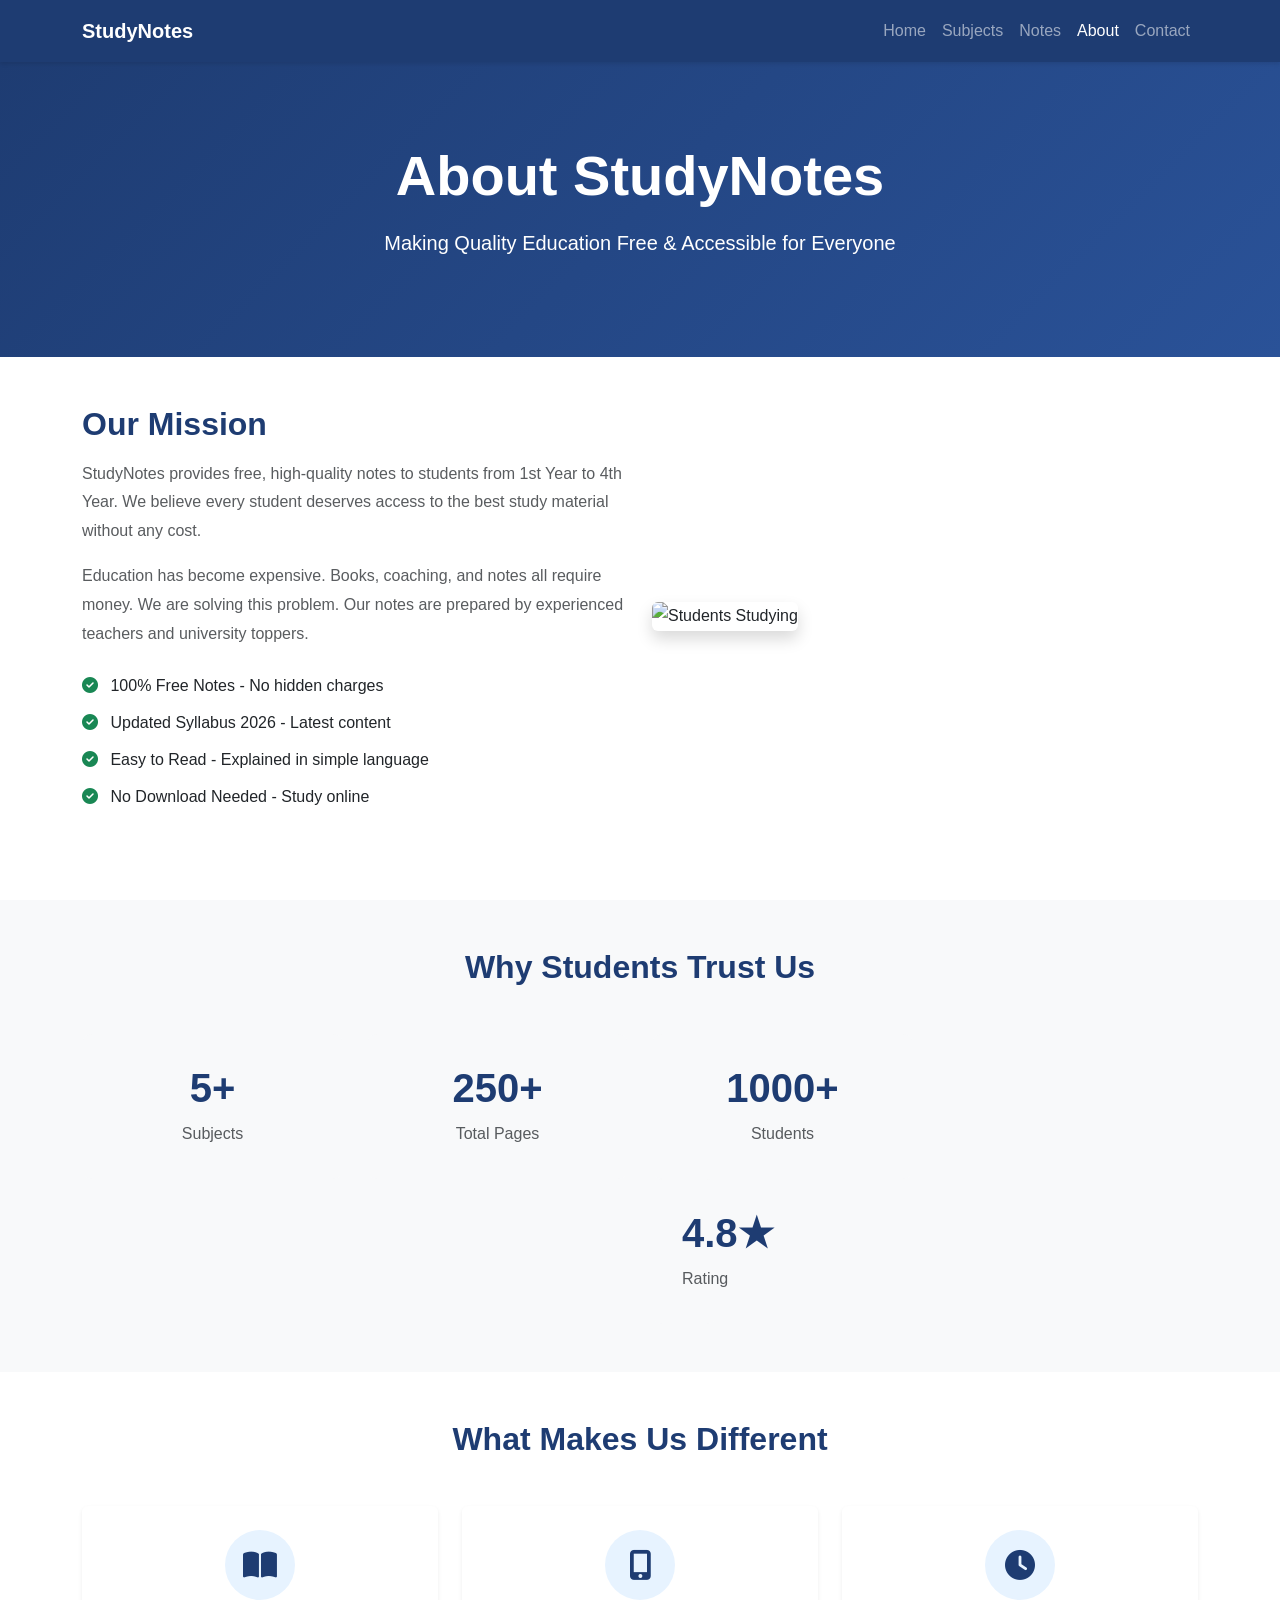
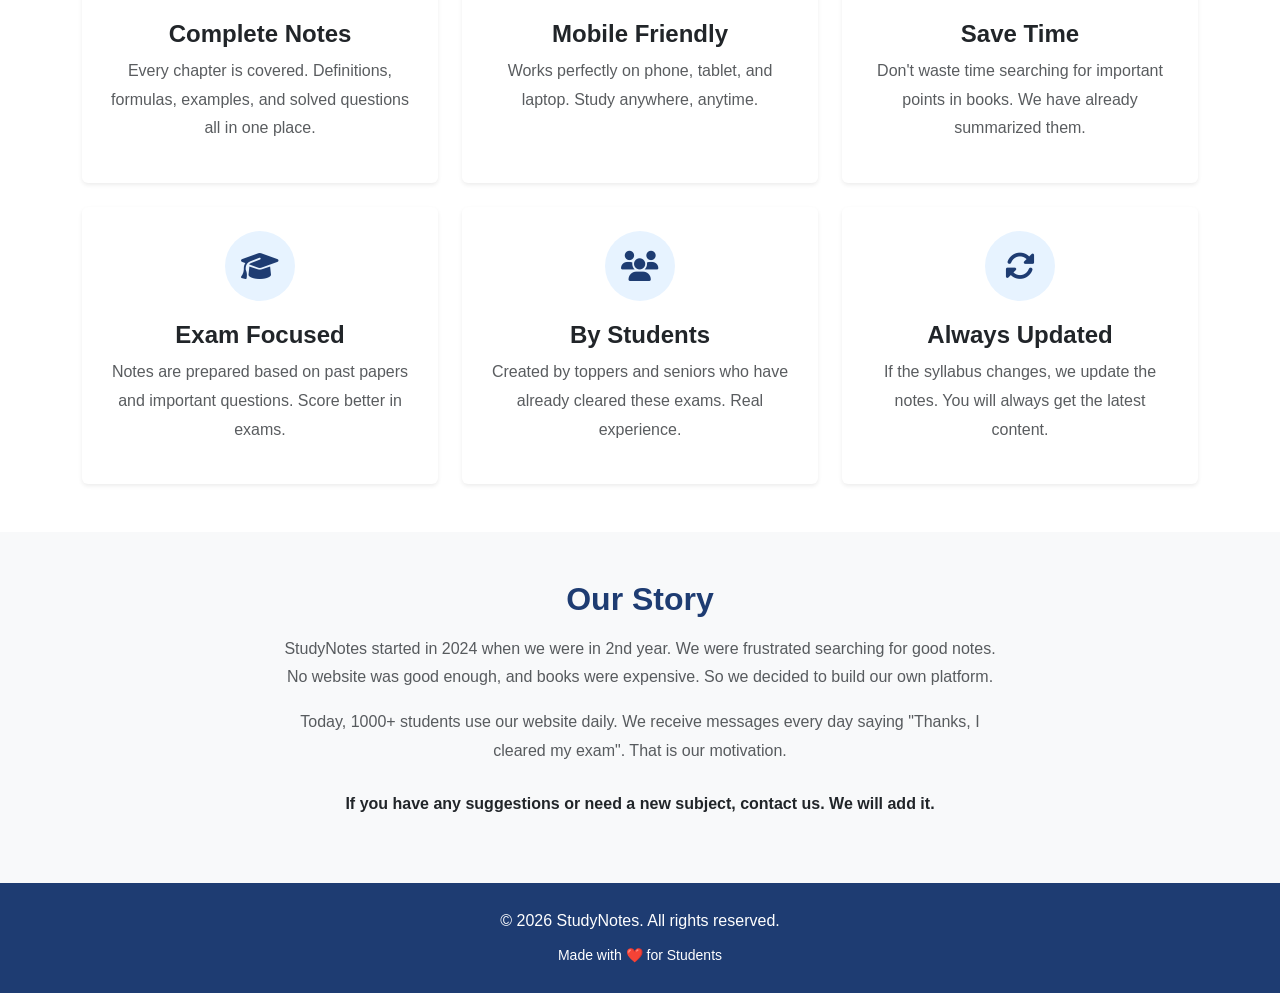
==== commit 7705a3c5: "Update about.html" ====
--- a/about.html
+++ b/about.html
@@ -33,6 +33,7 @@
                 <li class="nav-item"><a class="nav-link" href="subjects.html">Subjects</a></li>
                 <li class="nav-item"><a class="nav-link" href="notes.html">Notes</a></li>
                 <li class="nav-item"><a class="nav-link active" href="about.html">About</a></li>
+                <li class="nav-item"><a class="nav-link" href="contact.html">Contact</a></li>
             </ul>
         </div>
     </div>
@@ -172,7 +173,6 @@
                 <p class="text-muted">StudyNotes started in 2024 when we were in 2nd year. We were frustrated searching for good notes. No website was good enough, and books were expensive. So we decided to build our own platform.</p>
                 <p class="text-muted">Today, 1000+ students use our website daily. We receive messages every day saying "Thanks, I cleared my exam". That is our motivation.</p>
                 <p class="fw-bold mt-4">If you have any suggestions or need a new subject, contact us. We will add it.</p>
-                <a href="contact.html" class="btn btn-primary btn-lg mt-3 rounded-pill px-5">Contact Us</a>
             </div>
         </div>
     </div>
